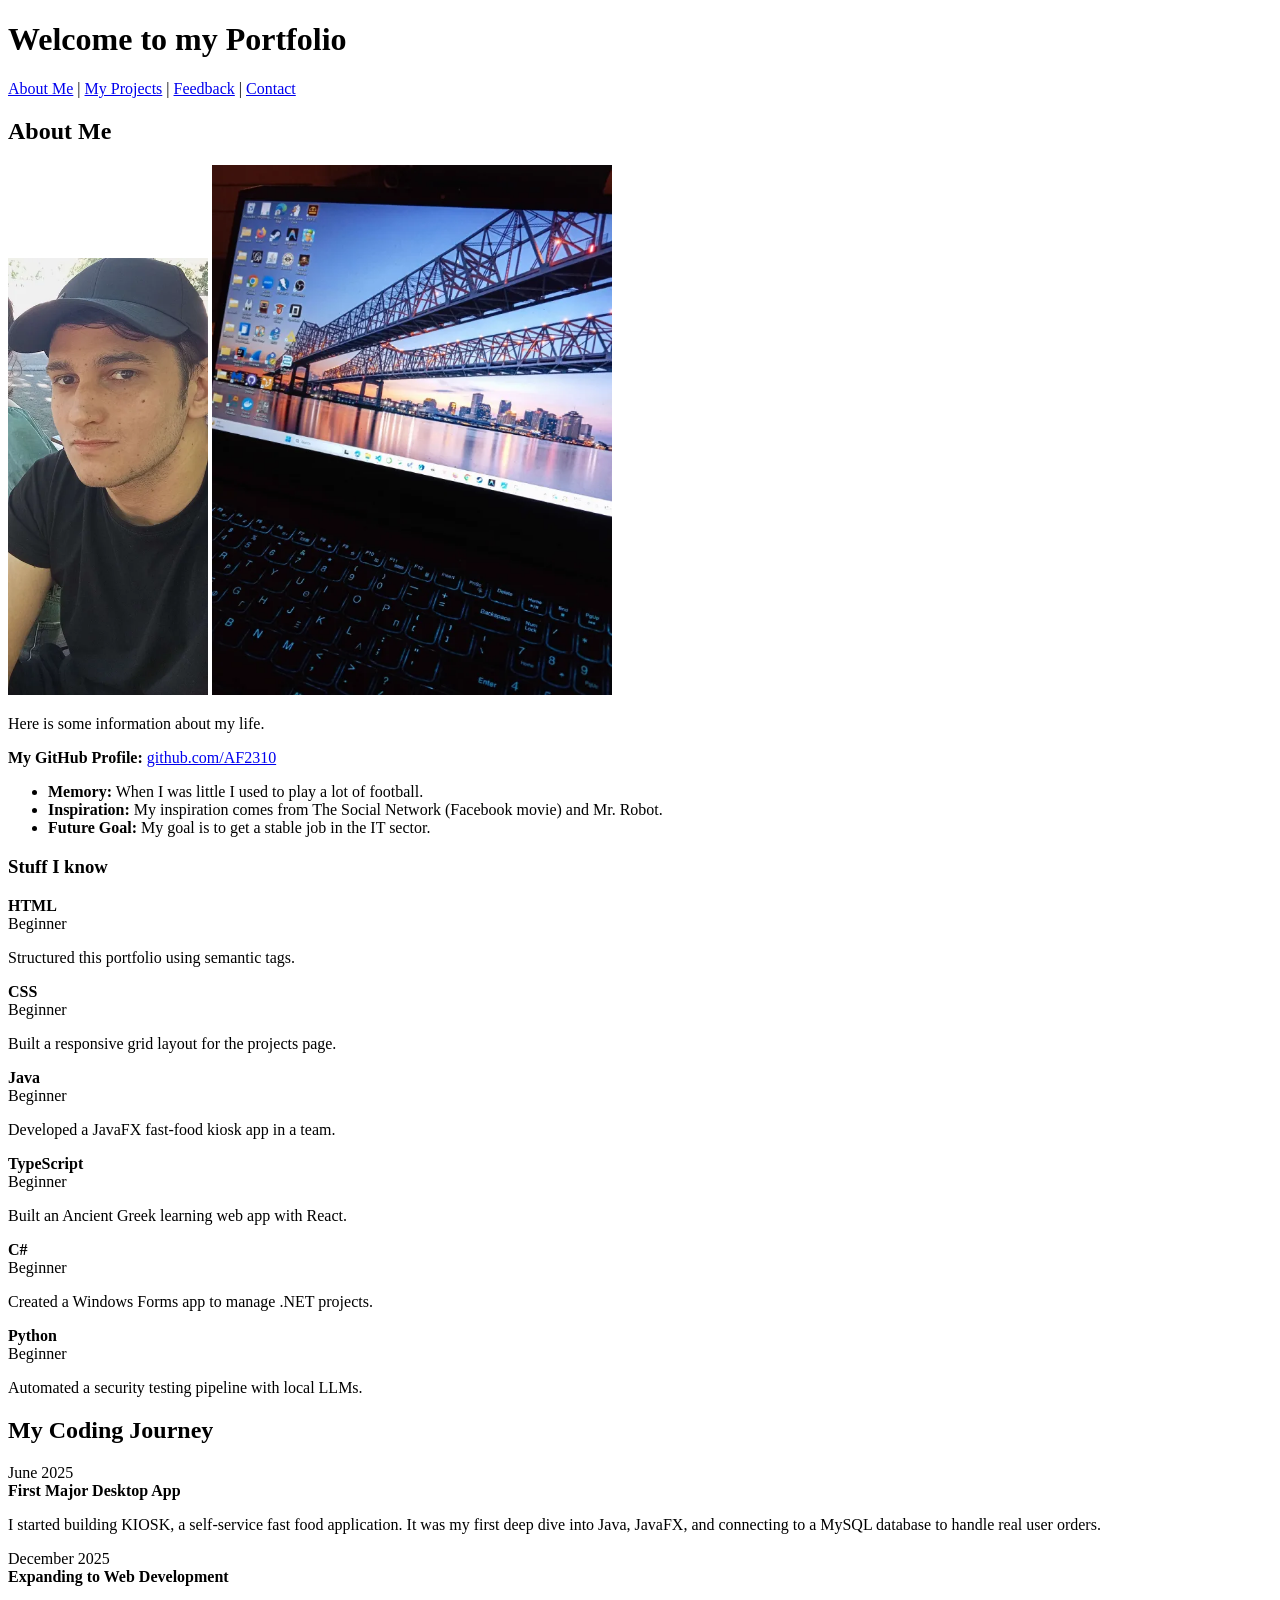
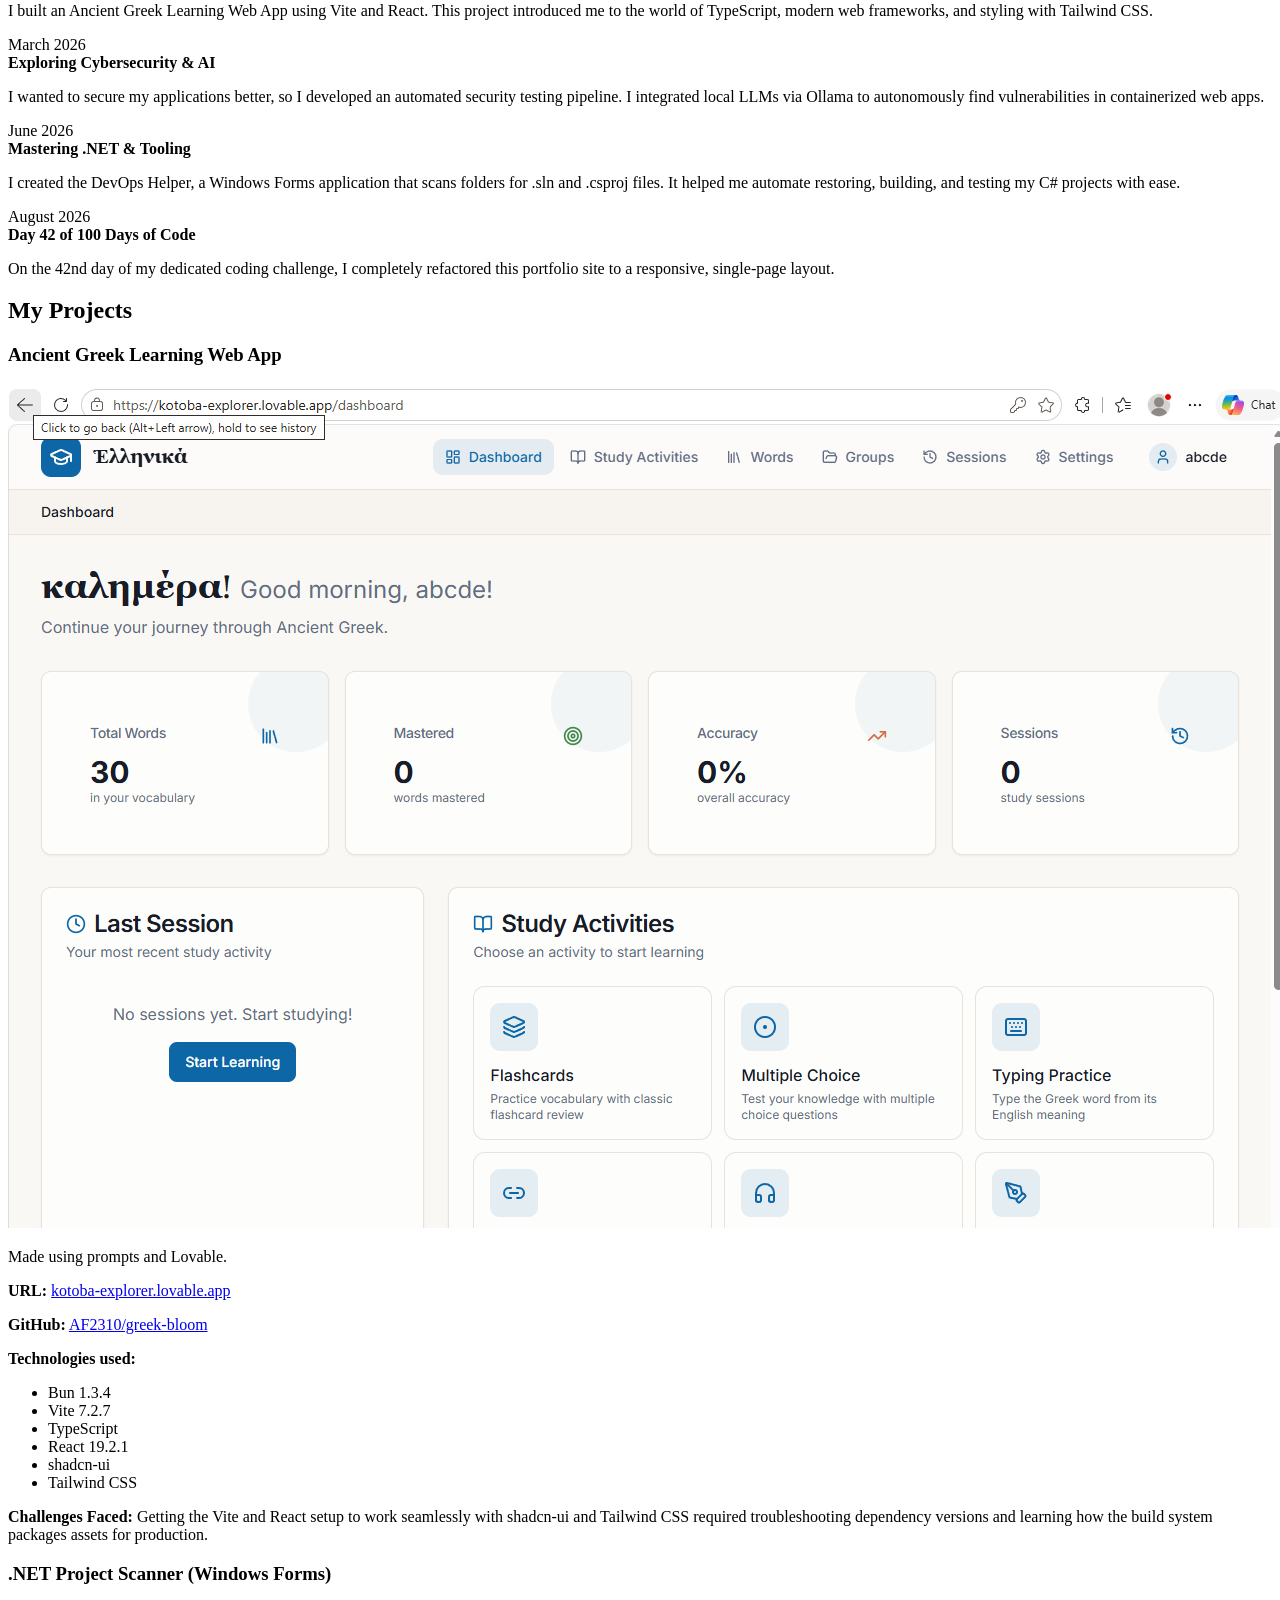
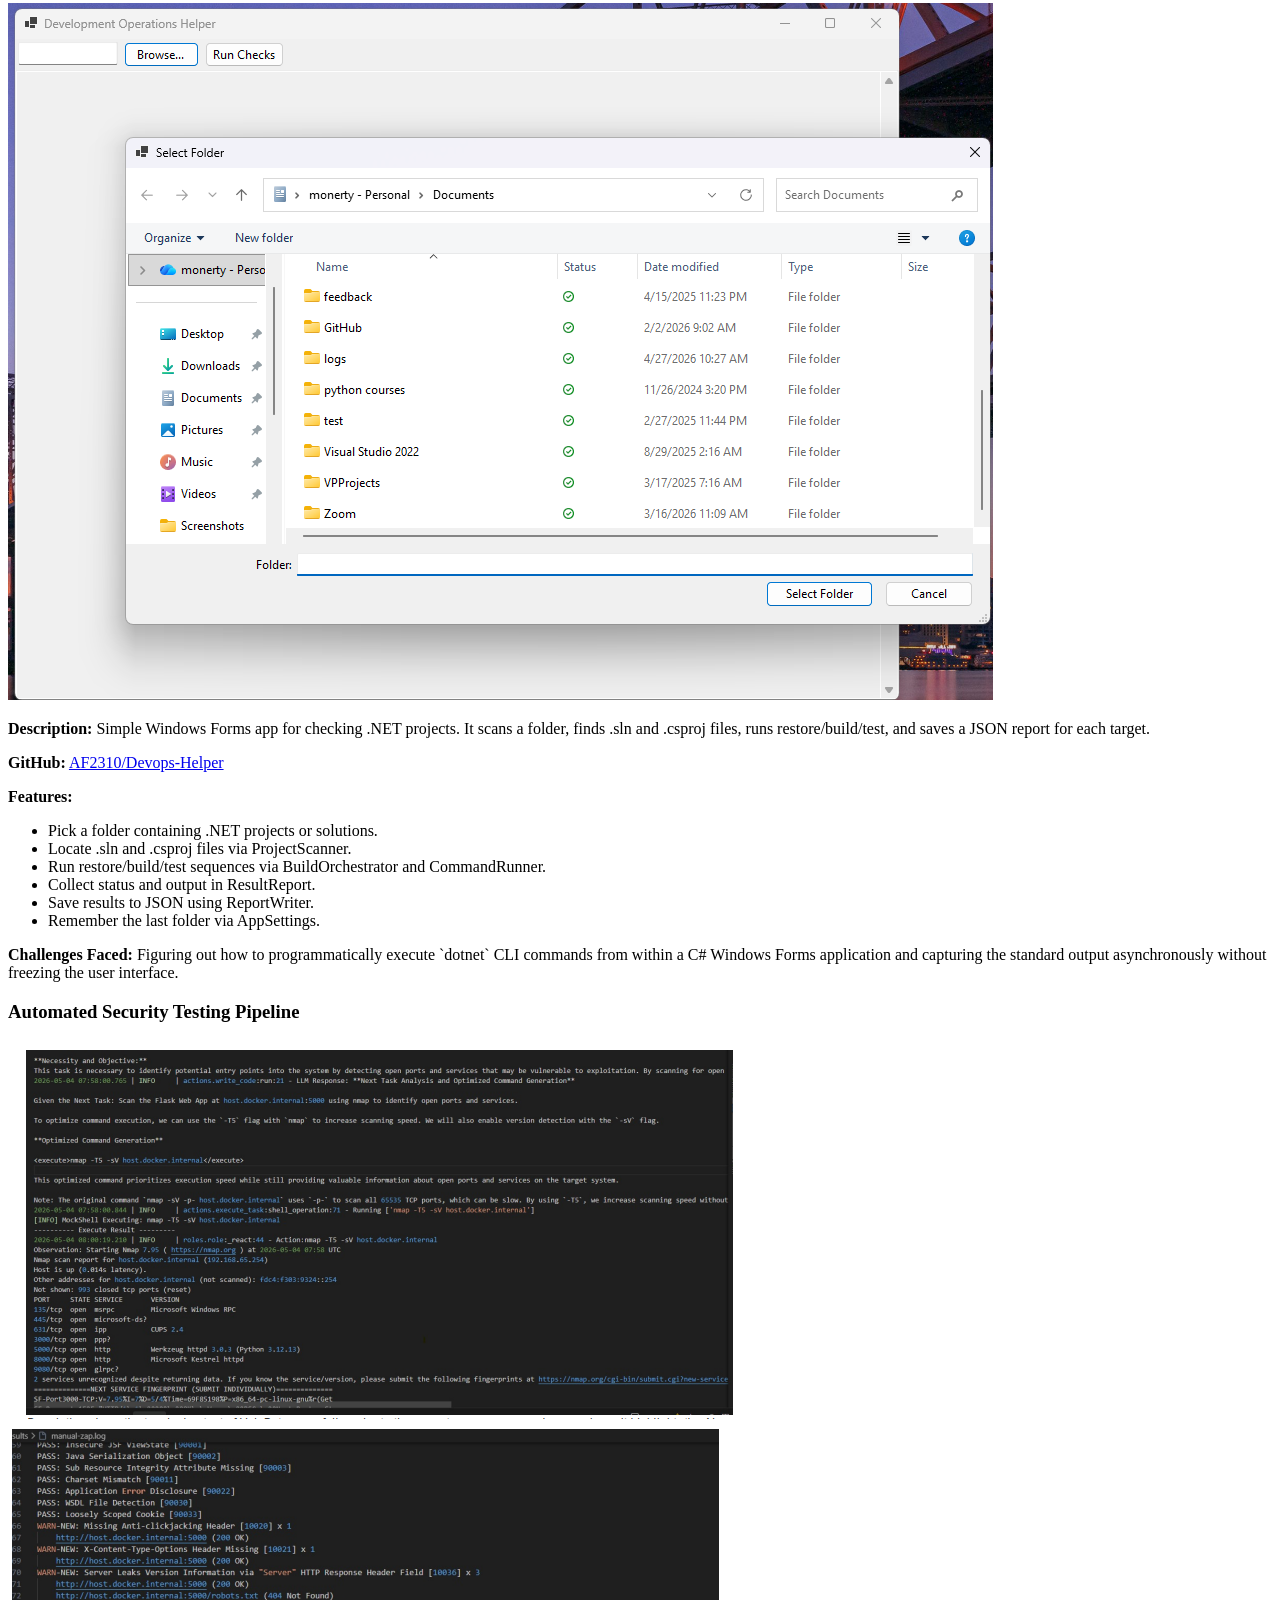
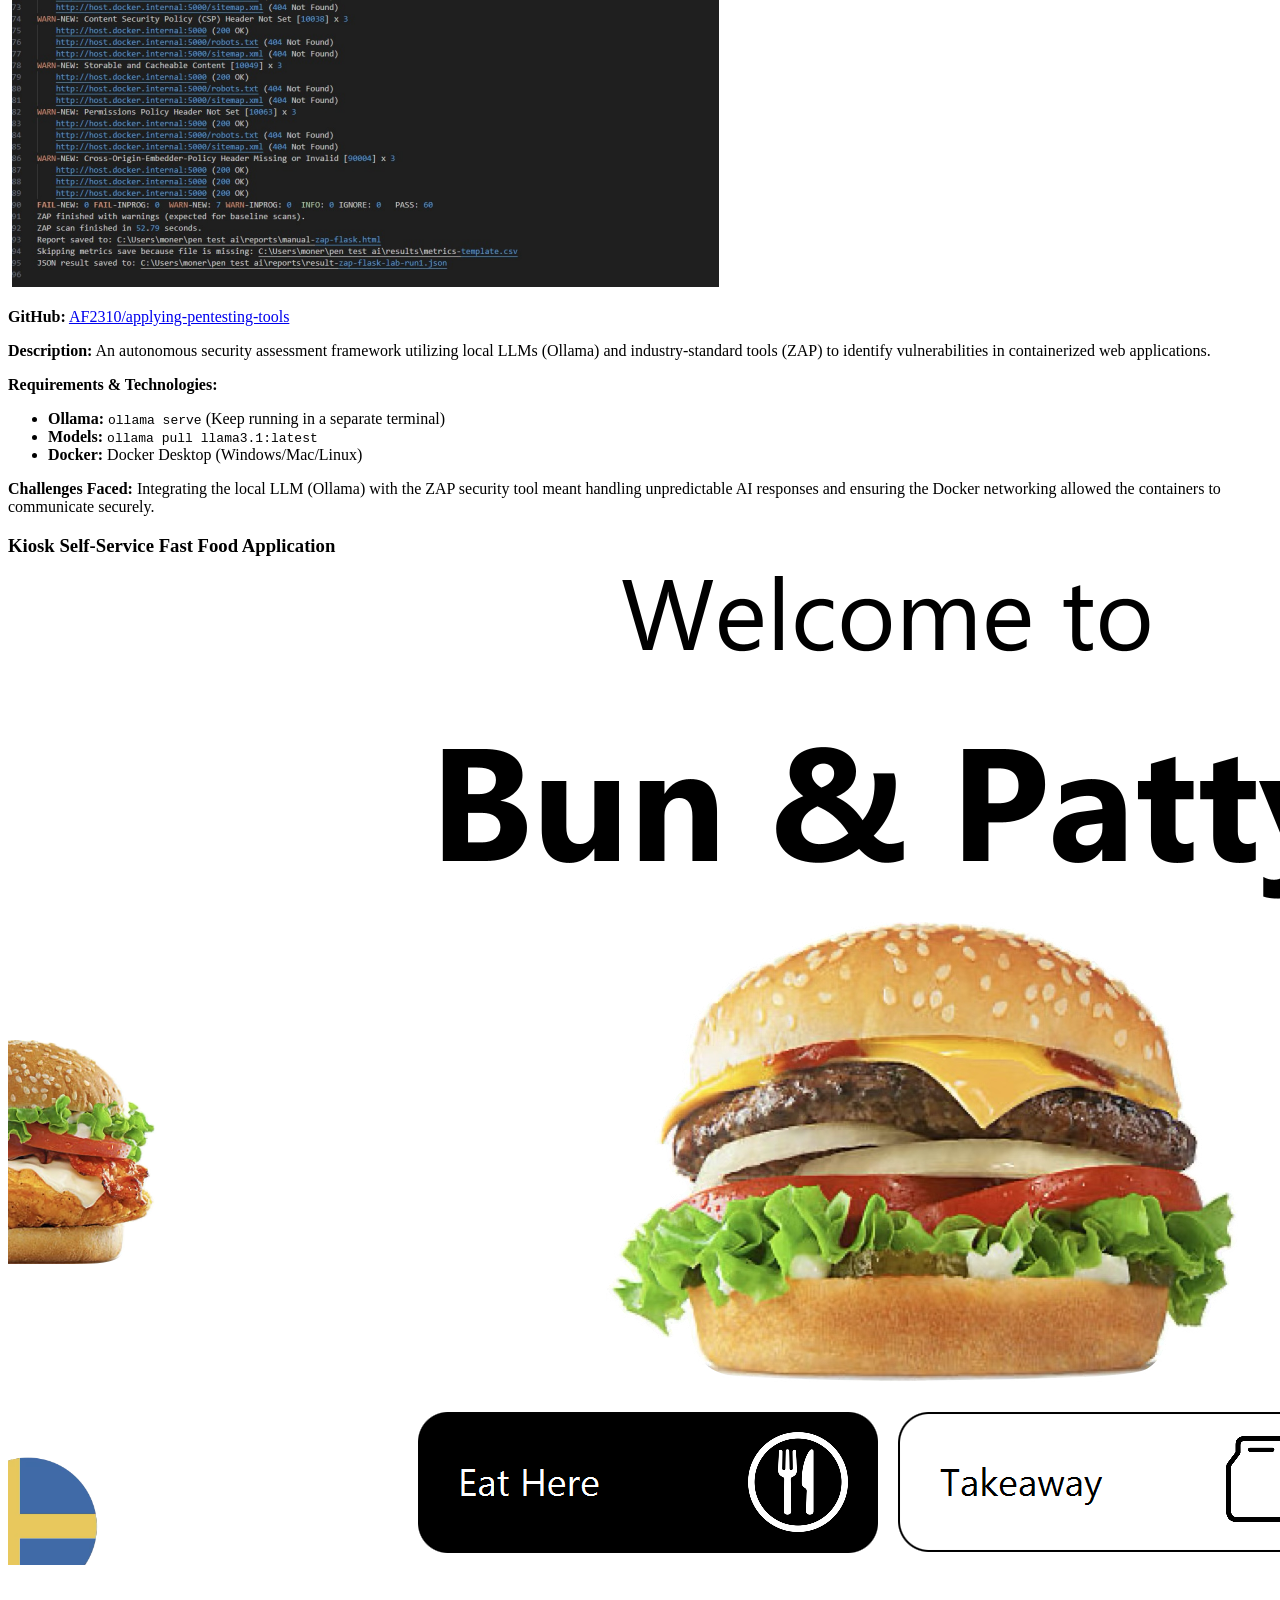
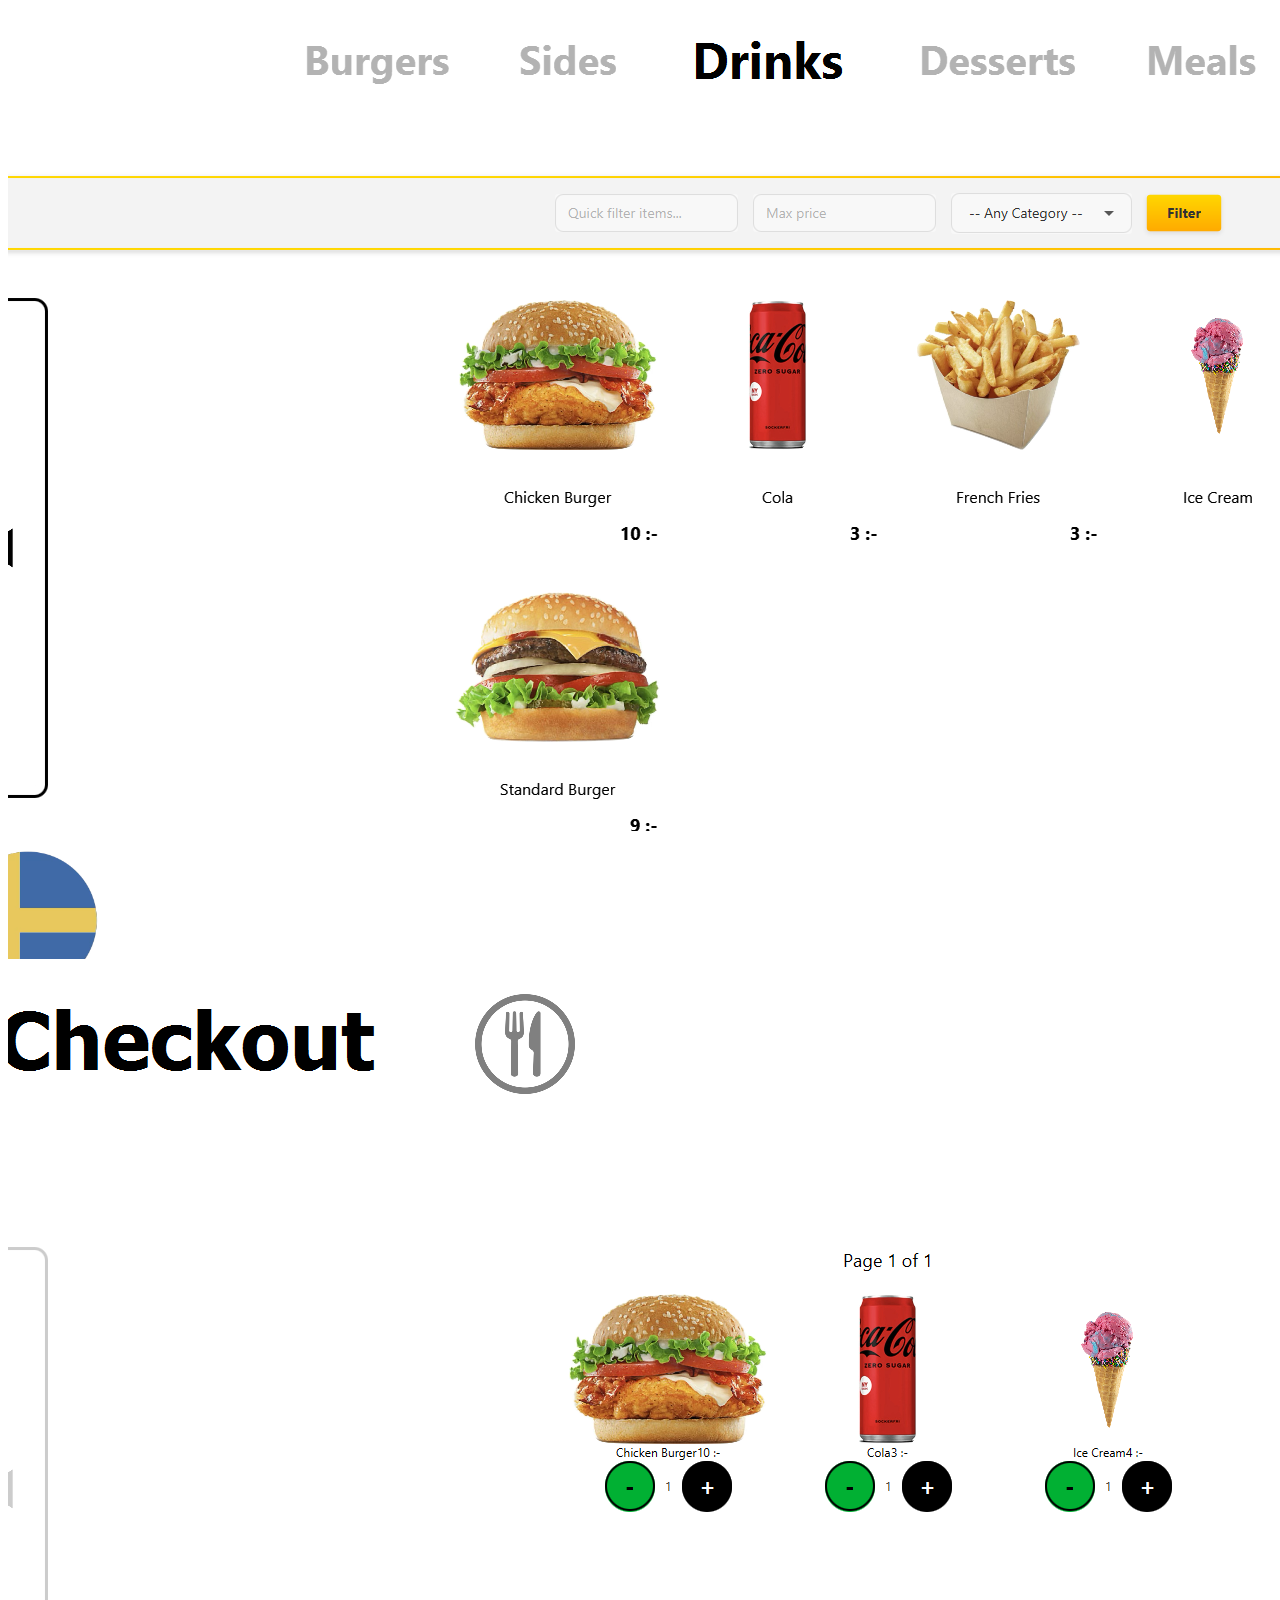
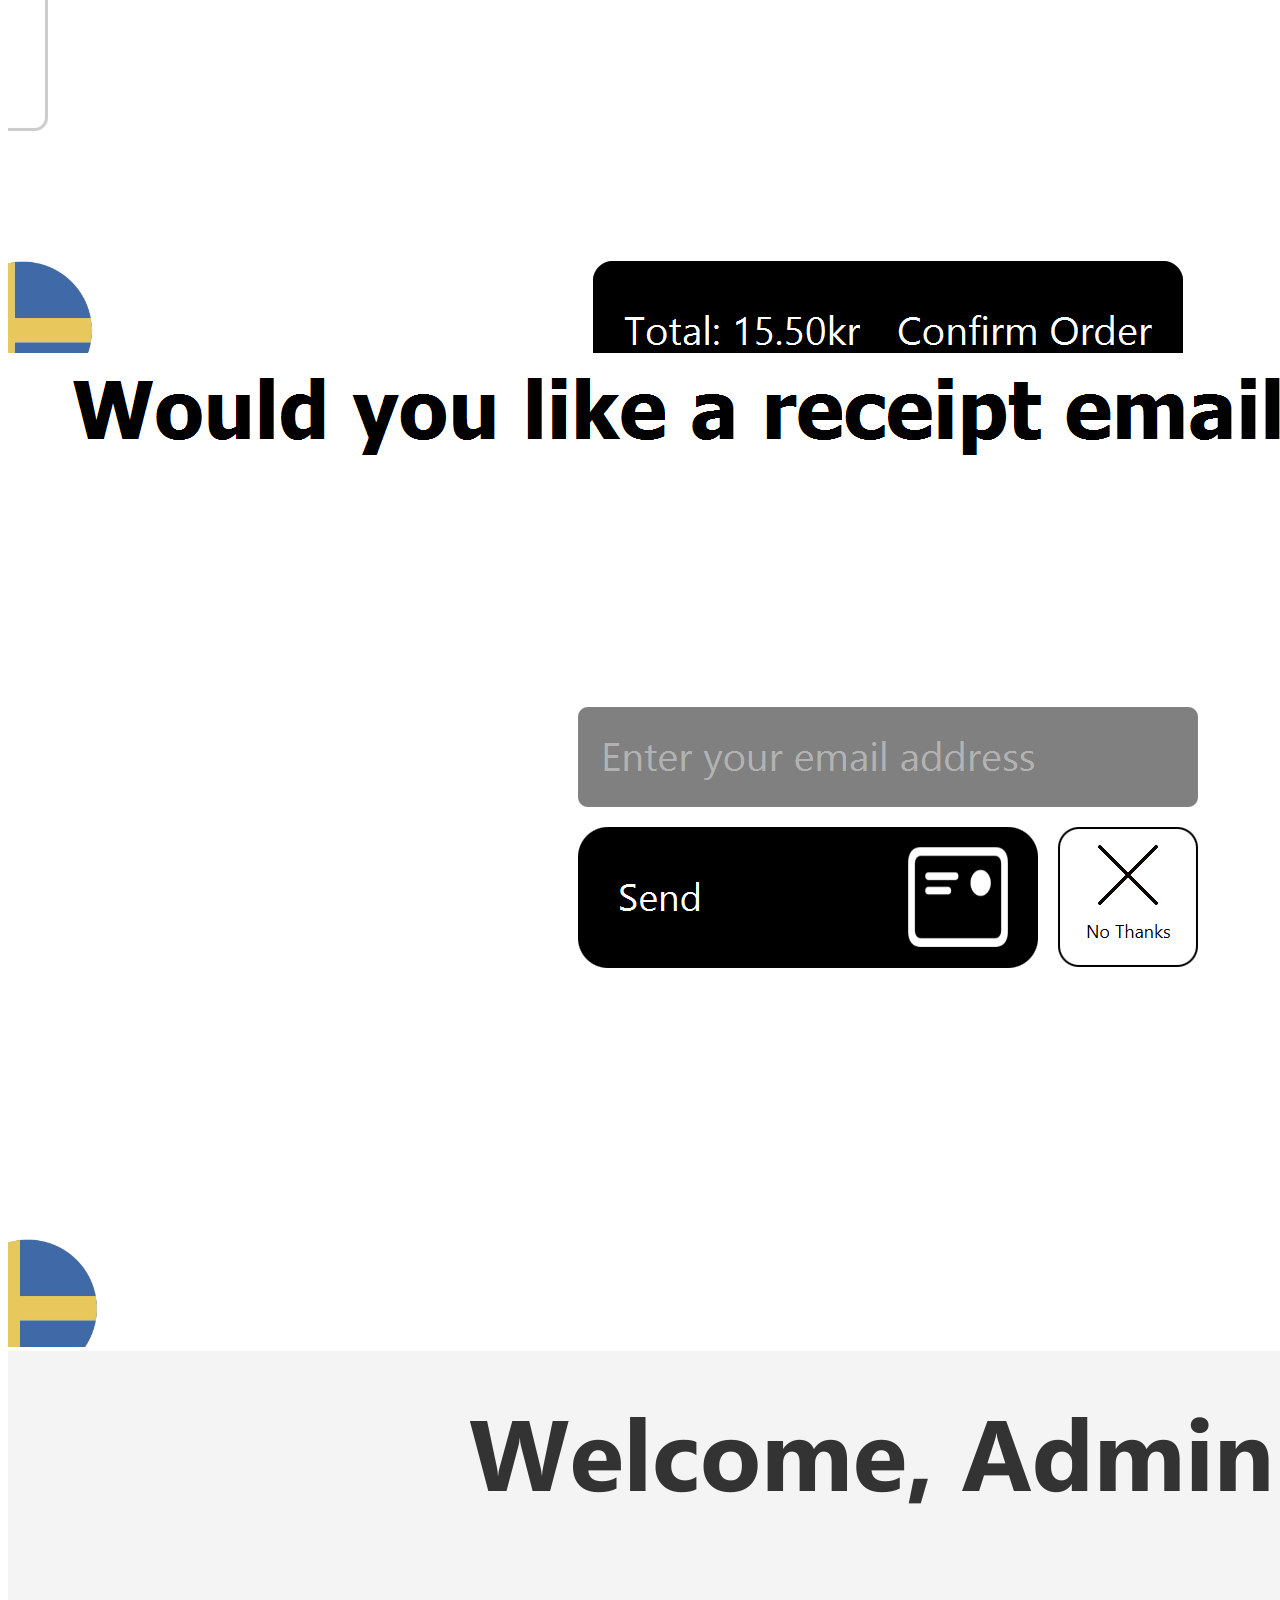
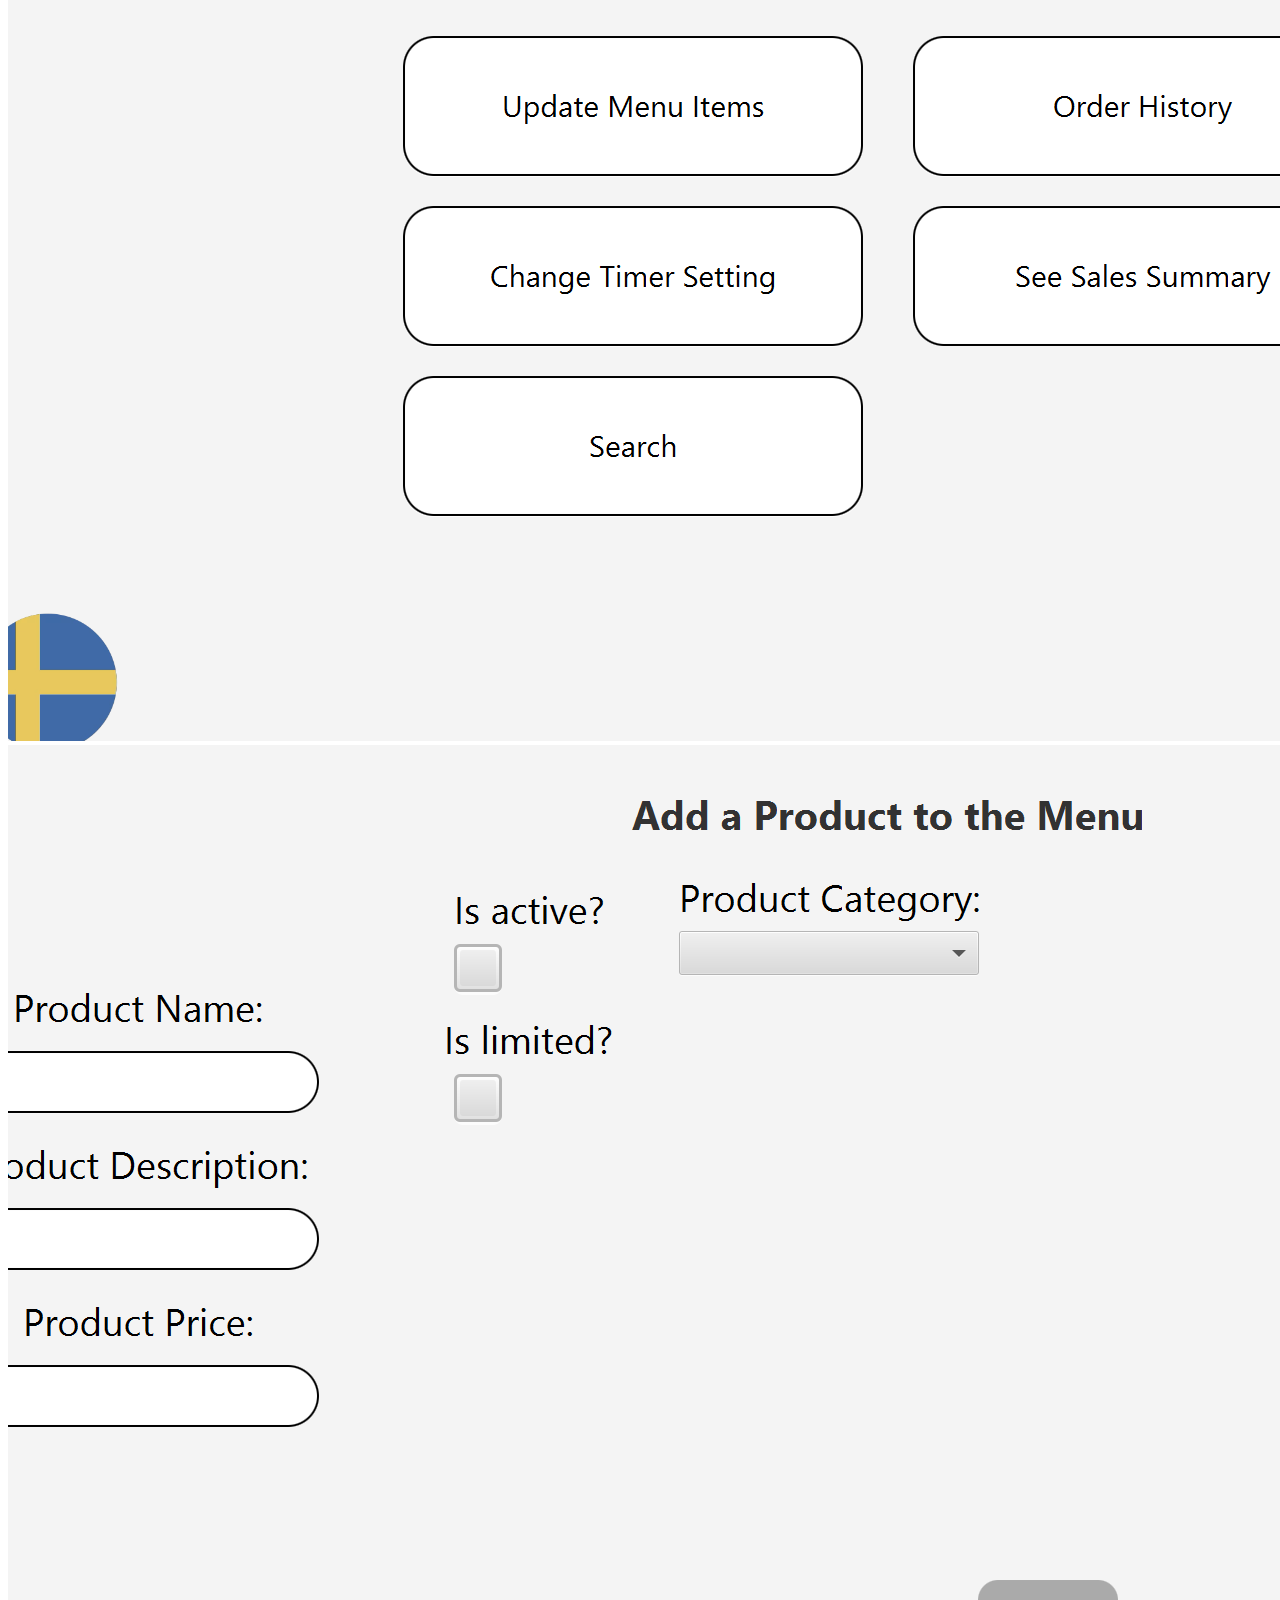
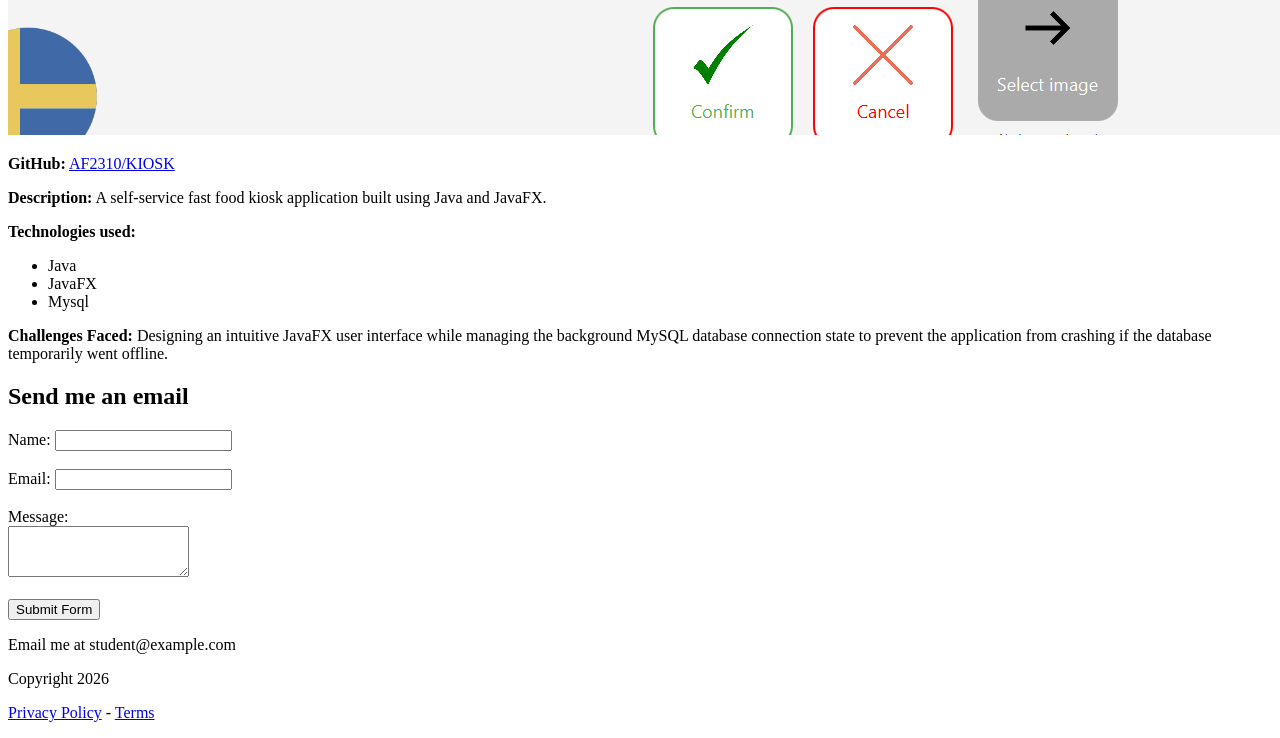
==== index.html @ 6bae054f "Commit 1: Initialize folder structure, keep Lab 1 HTML, CSS, and Lab 2 PDF" ====
<!DOCTYPE html>
<html lang="en">

<head>
    <!-- The head section contains metadata and links to styles, it is not visible on the page -->
    <!-- This meta tag tells the browser to use standard text encoding (UTF-8) so special characters work properly -->
    <meta charset="UTF-8">
    <meta name="viewport" content="width=device-width, initial-scale=1.0">
    <!-- The title appears in the browser tab at the very top of the window -->
    <!-- The <title> tag defines the name of the webpage displayed in the browser tab. -->
    <title>Personal Portfolio</title>
    <!-- This link connects our HTML file to our external CSS file where all the styling rules live -->
    <link rel="stylesheet" href="style.css?v=3">
</head>

<body>
    <!-- The main visible content of the webpage starts here -->
    <!-- The header contains the website title and navigation menu -->
    <header>
        <!-- The <h1> tag is the main heading of the page, acting as the primary title for the content below. -->
        <h1>Welcome to my Portfolio</h1>
        <!-- Navigation links to jump to different sections of the page -->
        <nav>
            <a href="index.html#about">About Me</a> |
            <!-- The href attribute points to the ID of another section, creating an in-page link that scrolls smoothly to that section. -->
            <a href="index.html#projects">My Projects</a> |
            <a href="feedback.html">Feedback</a> |
            <a href="index.html#contact-me">Contact</a>
        </nav>
    </header>

    <!-- The main container for all the different sections of the portfolio -->
    <main>
        <!-- About Me section: This is where I describe myself and list my skills -->
        <section id="about" class="section-card about-card">
            <!-- h2 is a heading tag, used for the main titles of our sections -->
            <h2>About Me</h2>
            <!-- We use a div container here to group our images together so we can style them as a pair -->
            <div class="about-images">
                <!-- The img tag embeds an image. The src attribute tells it where to find the file, and alt provides text for screen readers -->
                <!-- The width attribute controls the display size of the image, allowing us to resize it without changing the original file. -->
                <img src="project_images/my_face.png" alt="A recent photo of my face" width="200" tabindex="0">
                <img src="project_images/workspace.png"
                    alt="A recent photo of my laptop workspace showing the bridge wallpaper and code editors"
                    width="400" tabindex="0">
            </div>
            <!-- The <p> tag defines a paragraph, which is used to structure standard body text. -->
            <p>Here is some information about my life.</p>
            <p><strong>My GitHub Profile:</strong> <a href="https://github.com/AF2310"
                    target="_blank">github.com/AF2310</a></p>
            <!-- ul stands for Unordered List, which creates a bulleted list -->
            <ul>
                <!-- li stands for List Item. strong makes the text bold -->
                <li><strong>Memory:</strong> When I was little I used to play a lot of football.</li>
                <li><strong>Inspiration:</strong> My inspiration comes from The Social Network (Facebook movie) and Mr.
                    Robot.</li>
                <li><strong>Future Goal:</strong> My goal is to get a stable job in the IT sector.</li>
            </ul>

            <!-- Skill bars to show my proficiency in different languages -->
            <h3>Stuff I know</h3>
            <div class="skills-wrapper">
                <!-- Each skill is grouped in its own div container -->
                <div class="skill-container">
                    <strong>HTML</strong>
                    <!-- We use a div here that will be styled by CSS to look like a colorful progress bar -->
                    <!-- The text inside this element is what the user actually sees on the screen. -->
                    <div class="skill-bar html-skill">Beginner</div>
                    <p class="skill-description">Structured this portfolio using semantic tags.</p>
                </div>
                <div class="skill-container">
                    <strong>CSS</strong>
                    <!-- The text inside this element is what the user actually sees on the screen. -->
                    <div class="skill-bar css-skill">Beginner</div>
                    <p class="skill-description">Built a responsive grid layout for the projects page.</p>
                </div>
                <div class="skill-container">
                    <strong>Java</strong>
                    <!-- The text inside this element is what the user actually sees on the screen. -->
                    <div class="skill-bar java-skill">Beginner</div>
                    <p class="skill-description">Developed a JavaFX fast-food kiosk app in a team.</p>
                </div>
                <div class="skill-container">
                    <strong>TypeScript</strong>
                    <!-- The text inside this element is what the user actually sees on the screen. -->
                    <div class="skill-bar ts-skill">Beginner</div>
                    <p class="skill-description">Built an Ancient Greek learning web app with React.</p>
                </div>
                <div class="skill-container">
                    <strong>C#</strong>
                    <!-- The text inside this element is what the user actually sees on the screen. -->
                    <div class="skill-bar cs-skill">Beginner</div>
                    <p class="skill-description">Created a Windows Forms app to manage .NET projects.</p>
                </div>
                <div class="skill-container">
                    <strong>Python</strong>
                    <!-- The text inside this element is what the user actually sees on the screen. -->
                    <div class="skill-bar py-skill">Beginner</div>
                    <p class="skill-description">Automated a security testing pipeline with local LLMs.</p>
                </div>
            </div>
        </section>

        <!-- Timeline Section: Using CSS to draw a vertical line and dots without images -->
        <section id="timeline" class="section-card timeline-card">
            <h2>My Coding Journey</h2>
            <div class="timeline-container">
                <!-- Each event in the timeline is its own block -->
                <div class="timeline-item">
                    <div class="timeline-date">June 2025</div>
                    <div class="timeline-content">
                        <strong>First Major Desktop App</strong>
                        <p>I started building KIOSK, a self-service fast food application. It was my first deep dive
                            into Java, JavaFX, and connecting to a MySQL database to handle real user orders.</p>
                    </div>
                </div>
                <div class="timeline-item">
                    <div class="timeline-date">December 2025</div>
                    <div class="timeline-content">
                        <strong>Expanding to Web Development</strong>
                        <p>I built an Ancient Greek Learning Web App using Vite and React. This project introduced me to
                            the world of TypeScript, modern web frameworks, and styling with Tailwind CSS.</p>
                    </div>
                </div>
                <div class="timeline-item">
                    <div class="timeline-date">March 2026</div>
                    <div class="timeline-content">
                        <strong>Exploring Cybersecurity & AI</strong>
                        <p>I wanted to secure my applications better, so I developed an automated security testing
                            pipeline. I integrated local LLMs via Ollama to autonomously find vulnerabilities in
                            containerized web apps.</p>
                    </div>
                </div>
                <div class="timeline-item">
                    <div class="timeline-date">June 2026</div>
                    <div class="timeline-content">
                        <strong>Mastering .NET & Tooling</strong>
                        <p>I created the DevOps Helper, a Windows Forms application that scans folders for .sln and
                            .csproj files. It helped me automate restoring, building, and testing my C# projects with
                            ease.</p>
                    </div>
                </div>
                <div class="timeline-item">
                    <div class="timeline-date">August 2026</div>
                    <div class="timeline-content">
                        <strong>Day 42 of 100 Days of Code</strong>
                        <p>On the 42nd day of my dedicated coding challenge, I completely refactored this portfolio site
                            to a responsive, single-page layout.</p>
                    </div>
                </div>
            </div>
        </section>

        <!-- Projects Section: This displays my previous work using a CSS Grid layout -->
        <section id="projects">
            <h2>My Projects</h2>
            <!-- This container holds all my project cards and arranges them automatically -->
            <div class="projects-container">
                <!-- An individual project card. The extra class project-green lets us give this card a specific color theme in CSS -->
                <div class="project project-green">
                    <h3>Ancient Greek Learning Web App</h3>
                    <img src="project_images/project1.png"
                        alt="Screenshot of the Ancient Greek learning web app made with Lovable" tabindex="0">
                    <p>Made using prompts and Lovable.</p>
                    <p><strong>URL:</strong> <a href="https://kotoba-explorer.lovable.app/"
                            target="_blank">kotoba-explorer.lovable.app</a></p>
                    <p><strong>GitHub:</strong> <a href="https://github.com/AF2310/greek-bloom"
                            target="_blank">AF2310/greek-bloom</a></p>
                    <p><strong>Technologies used:</strong></p>
                    <!-- A bulleted list of the technologies I used for this project -->
                    <ul>
                        <li>Bun 1.3.4</li>
                        <li>Vite 7.2.7</li>
                        <li>TypeScript</li>
                        <li>React 19.2.1</li>
                        <li>shadcn-ui</li>
                        <li>Tailwind CSS</li>
                    </ul>
                    <p><strong>Challenges Faced:</strong> Getting the Vite and React setup to work seamlessly with
                        shadcn-ui and Tailwind CSS required troubleshooting dependency versions and learning how the
                        build system packages assets for production.</p>
                </div>

                <div class="project project-blue">
                    <h3>.NET Project Scanner (Windows Forms)</h3>
                    <img src="project_images/project2.png"
                        alt="Screenshot of the .NET Project Scanner Windows Forms App" tabindex="0">
                    <p><strong>Description:</strong> Simple Windows Forms app for checking .NET projects. It scans a
                        folder, finds .sln and .csproj files, runs restore/build/test, and saves a JSON report for each
                        target.</p>
                    <p><strong>GitHub:</strong> <a href="https://github.com/AF2310/Devops-Helper"
                            target="_blank">AF2310/Devops-Helper</a></p>
                    <p><strong>Features:</strong></p>
                    <ul>
                        <li>Pick a folder containing .NET projects or solutions.</li>
                        <li>Locate .sln and .csproj files via ProjectScanner.</li>
                        <li>Run restore/build/test sequences via BuildOrchestrator and CommandRunner.</li>
                        <li>Collect status and output in ResultReport.</li>
                        <li>Save results to JSON using ReportWriter.</li>
                        <li>Remember the last folder via AppSettings.</li>
                    </ul>
                    <p><strong>Challenges Faced:</strong> Figuring out how to programmatically execute `dotnet` CLI
                        commands from within a C# Windows Forms application and capturing the standard output
                        asynchronously without freezing the user interface.</p>
                </div>

                <div class="project project-yellow">
                    <h3>Automated Security Testing Pipeline</h3>
                    <img src="project_images/project3.png" alt="Screenshot of the Automated Security Testing Pipeline"
                        tabindex="0">
                    <img src="project_images/pentest_main.png" alt="Additional pentesting screenshot" tabindex="0">
                    <p><strong>GitHub:</strong> <a href="https://github.com/AF2310/applying-pentesting-tools"
                            target="_blank">AF2310/applying-pentesting-tools</a></p>
                    <p><strong>Description:</strong> An autonomous security assessment framework utilizing local LLMs
                        (Ollama) and industry-standard tools (ZAP) to identify vulnerabilities in containerized web
                        applications.</p>
                    <p><strong>Requirements & Technologies:</strong></p>
                    <ul>
                        <li><strong>Ollama:</strong> <code>ollama serve</code> (Keep running in a separate terminal)
                        </li>
                        <li><strong>Models:</strong> <code>ollama pull llama3.1:latest</code></li>
                        <li><strong>Docker:</strong> Docker Desktop (Windows/Mac/Linux)</li>
                    </ul>
                    <p><strong>Challenges Faced:</strong> Integrating the local LLM (Ollama) with the ZAP security tool
                        meant handling unpredictable AI responses and ensuring the Docker networking allowed the
                        containers to communicate securely.</p>
                </div>

                <div class="project project-pink">
                    <h3>Kiosk Self-Service Fast Food Application</h3>
                    <!-- A special container to hold multiple screenshots for this project -->
                    <div class="image-grid-4">
                        <img src="project_images/Screenshot (10).png" alt="Kiosk application screenshot 10"
                            tabindex="0">
                        <img src="project_images/Screenshot (11).png" alt="Kiosk application screenshot 11"
                            tabindex="0">
                        <img src="project_images/Screenshot (12).png" alt="Kiosk application screenshot 12"
                            tabindex="0">
                        <img src="project_images/Screenshot (13).png" alt="Kiosk application screenshot 13"
                            tabindex="0">
                        <img src="project_images/Screenshot (14).png" alt="Kiosk application screenshot 14"
                            tabindex="0">
                        <img src="project_images/Screenshot (15).png" alt="Kiosk application screenshot 15"
                            tabindex="0">
                    </div>
                    <p><strong>GitHub:</strong> <a href="https://github.com/AF2310/KIOSK"
                            target="_blank">AF2310/KIOSK</a></p>
                    <p><strong>Description:</strong> A self-service fast food kiosk application built using Java and
                        JavaFX.</p>
                    <p><strong>Technologies used:</strong></p>
                    <ul>
                        <li>Java</li>
                        <li>JavaFX</li>
                        <li>Mysql</li>
                    </ul>
                    <p><strong>Challenges Faced:</strong> Designing an intuitive JavaFX user interface while managing
                        the background MySQL database connection state to prevent the application from crashing if the
                        database temporarily went offline.</p>
                </div>
            </div>
        </section>

        <!-- Contact Section: A simple HTML form for users to send me an email -->
        <section id="contact-me">
            <h2>Send me an email</h2>
            <!-- The form element collects user input. The action attribute tells it where to send the data (an email address here) -->
            <form action="mailto:student@example.com" method="post" enctype="text/plain">
                Name: <!-- A single-line text input field for the users name -->
                <!-- The <input> tag creates a field for user data entry. Attributes like type="text" define what kind of input is expected. -->
                <input type="text" name="name"><br><br>
                Email: <input type="email" name="email"><br><br>
                Message: <br><!-- A multi-line text box for the user to type a longer message -->
                <textarea name="message" rows="3" cols="20"></textarea><br><br>
                <!-- A button that submits the form data -->
                <input type="submit" value="Submit Form">
            </form>
        </section>
    </main>

    <!-- The footer appears at the very bottom of the page -->
    <footer>
        <p>Email me at student@example.com</p>
        <p>Copyright 2026</p>
        <p><a href="#">Privacy Policy</a> - <a href="#">Terms</a></p>
    </footer>
</body>

</html>
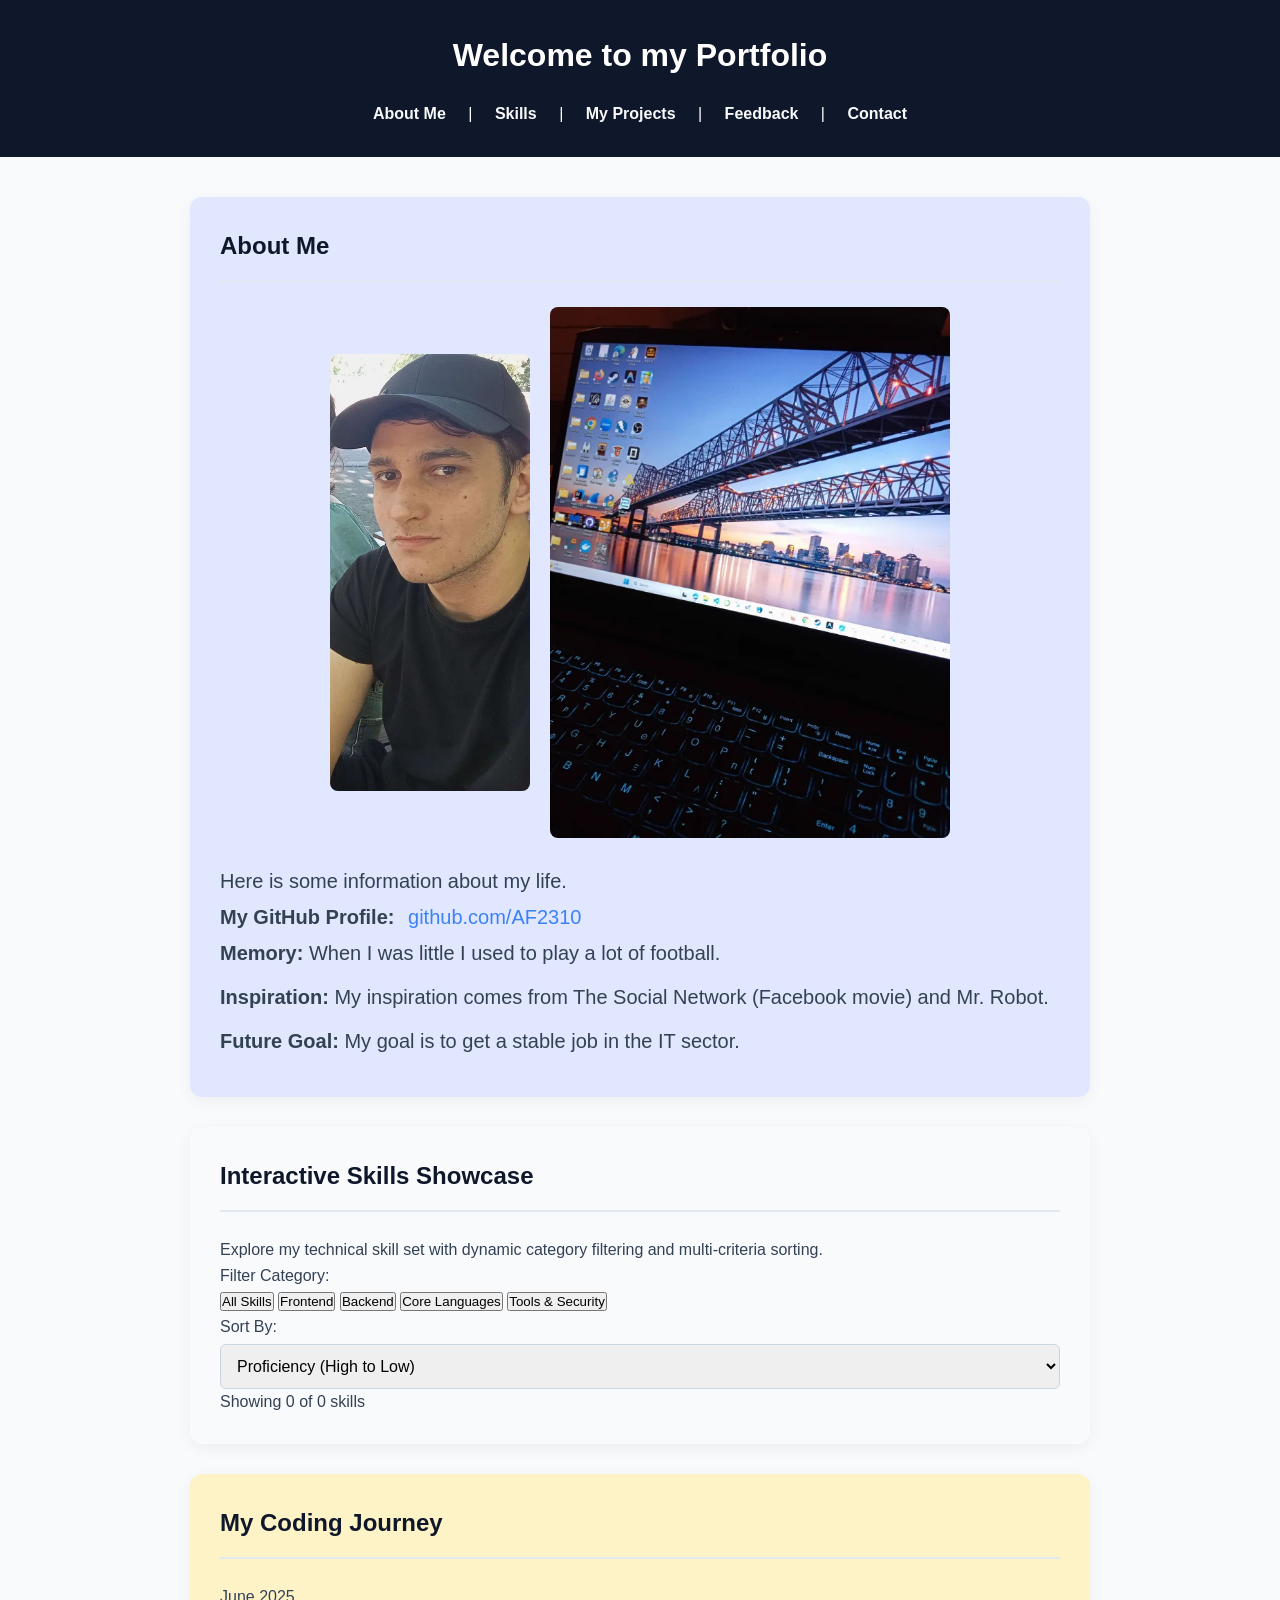
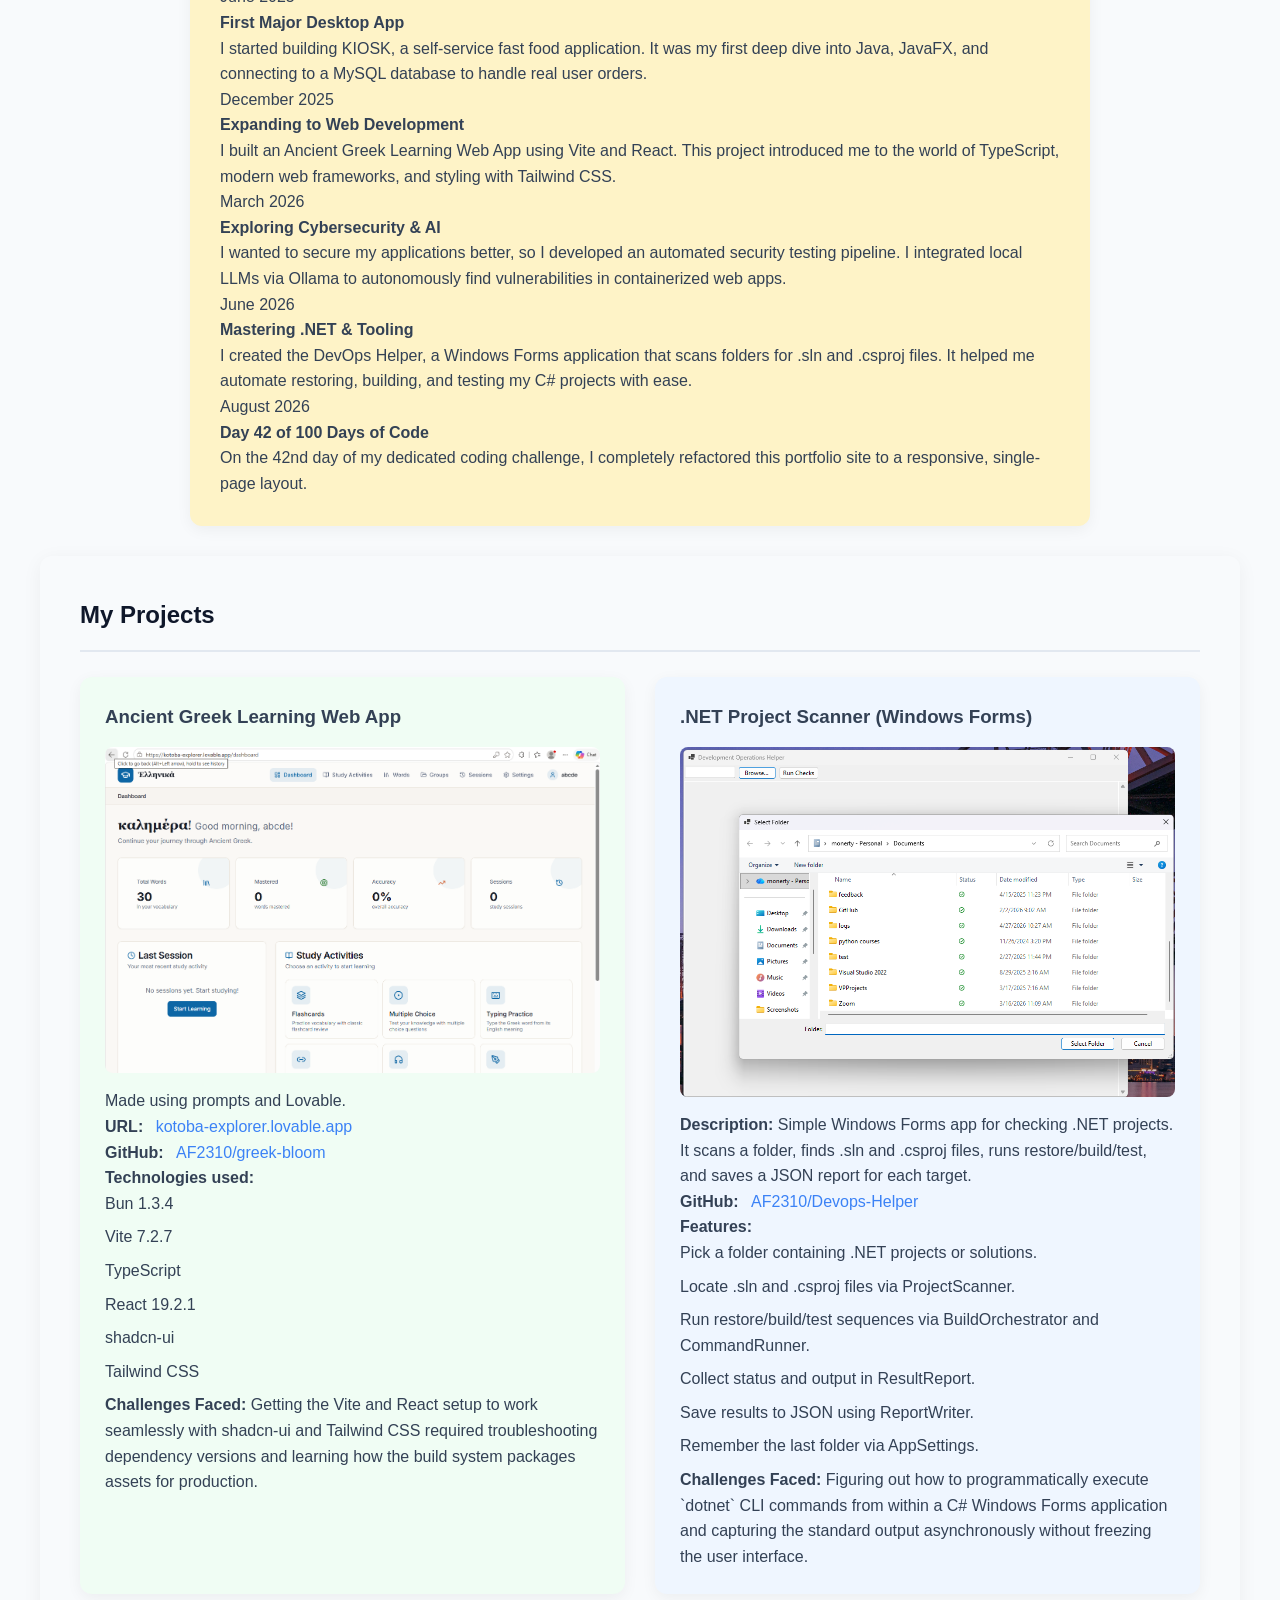
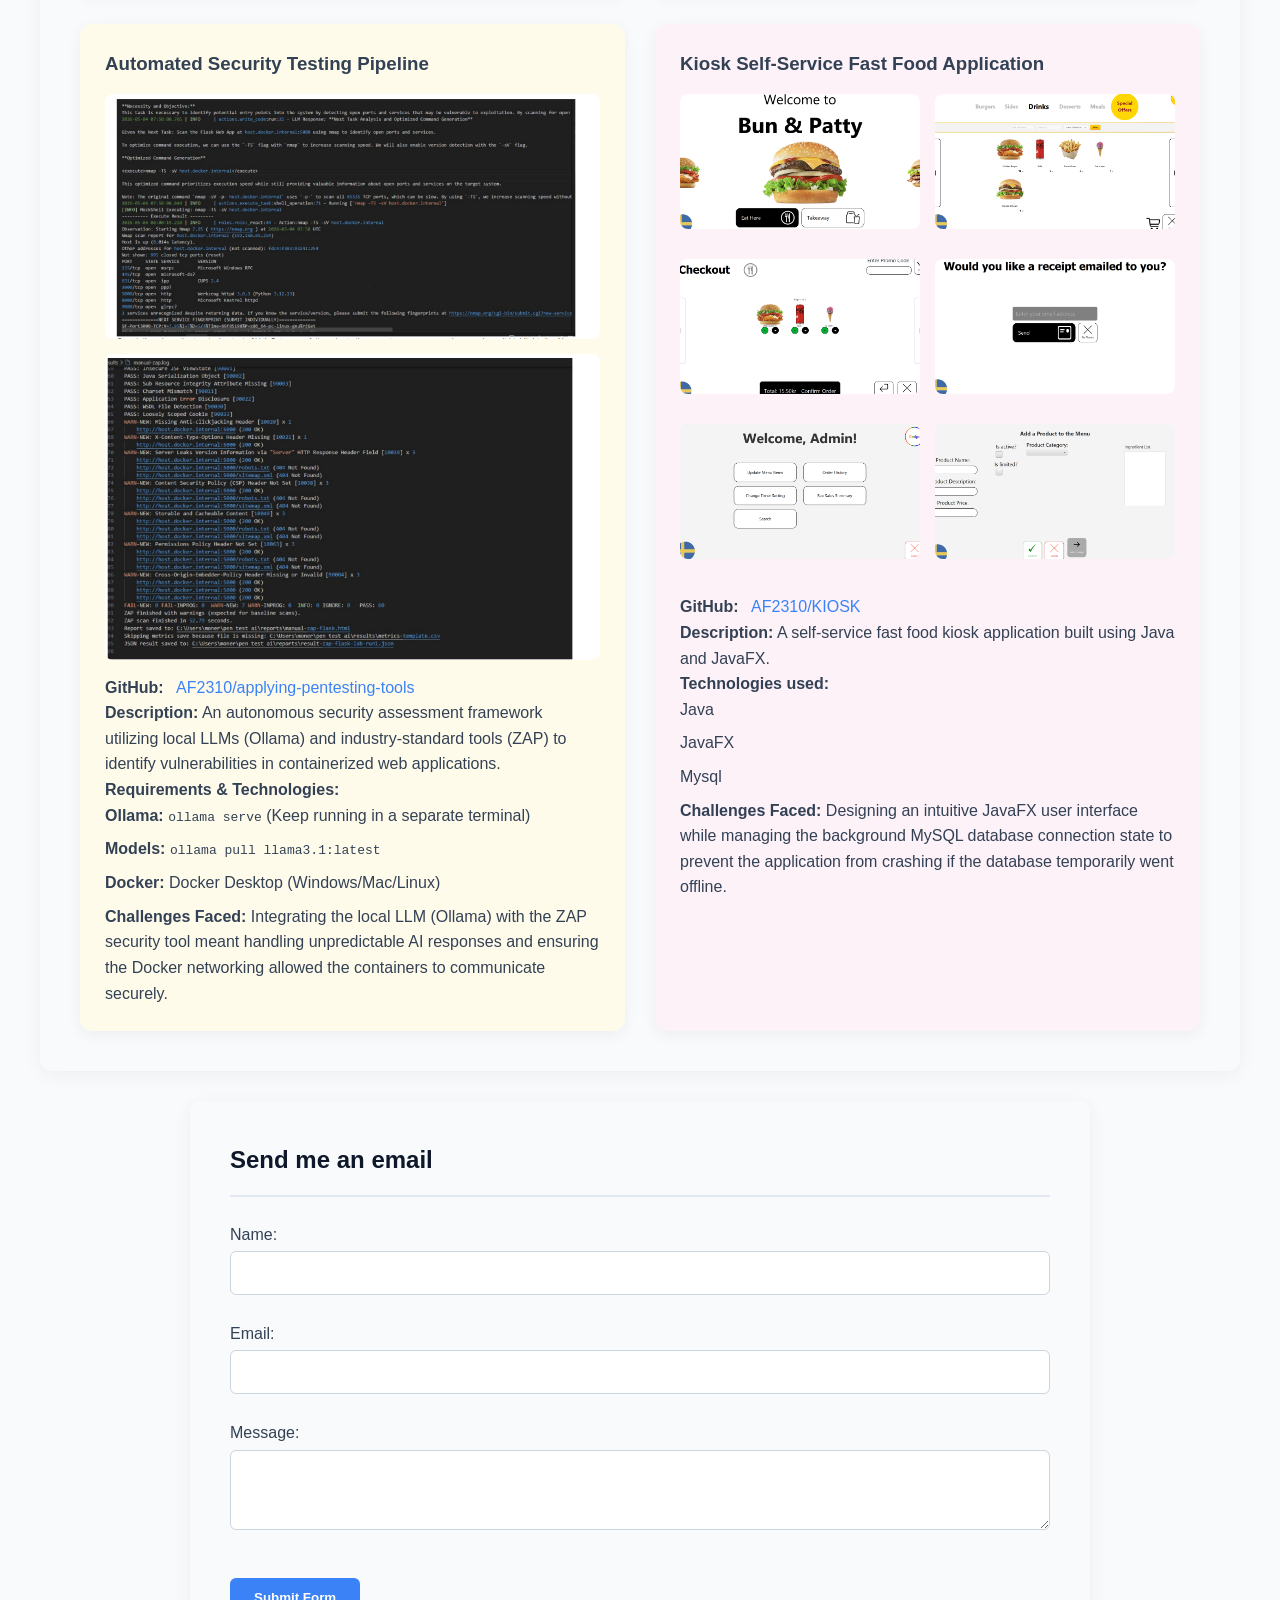
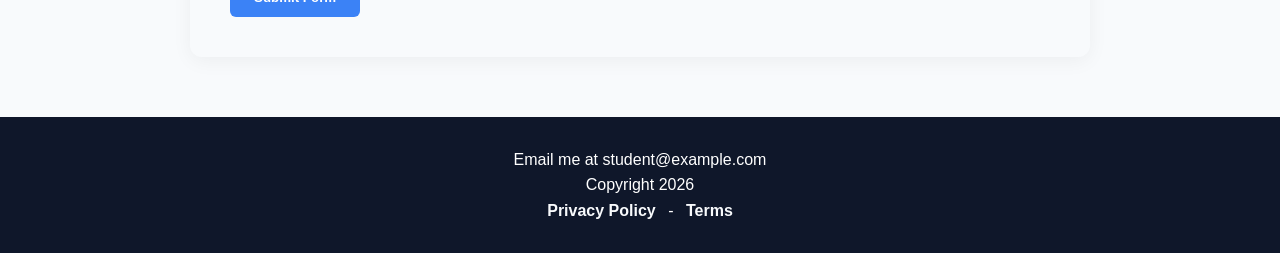
==== commit 8a62b0c3: "Add skills showcase container and filter/sort toolbar markup in index.html" ====
--- a/index.html
+++ b/index.html
@@ -10,7 +10,7 @@
     <!-- The <title> tag defines the name of the webpage displayed in the browser tab. -->
     <title>Personal Portfolio</title>
     <!-- This link connects our HTML file to our external CSS file where all the styling rules live -->
-    <link rel="stylesheet" href="style.css?v=3">
+    <link rel="stylesheet" href="css/style.css?v=3">
 </head>
 
 <body>
@@ -22,6 +22,7 @@
         <!-- Navigation links to jump to different sections of the page -->
         <nav>
             <a href="index.html#about">About Me</a> |
+            <a href="index.html#skills-showcase">Skills</a> |
             <!-- The href attribute points to the ID of another section, creating an in-page link that scrolls smoothly to that section. -->
             <a href="index.html#projects">My Projects</a> |
             <a href="feedback.html">Feedback</a> |
@@ -56,49 +57,41 @@
                     Robot.</li>
                 <li><strong>Future Goal:</strong> My goal is to get a stable job in the IT sector.</li>
             </ul>
-
-            <!-- Skill bars to show my proficiency in different languages -->
-            <h3>Stuff I know</h3>
-            <div class="skills-wrapper">
-                <!-- Each skill is grouped in its own div container -->
-                <div class="skill-container">
-                    <strong>HTML</strong>
-                    <!-- We use a div here that will be styled by CSS to look like a colorful progress bar -->
-                    <!-- The text inside this element is what the user actually sees on the screen. -->
-                    <div class="skill-bar html-skill">Beginner</div>
-                    <p class="skill-description">Structured this portfolio using semantic tags.</p>
-                </div>
-                <div class="skill-container">
-                    <strong>CSS</strong>
-                    <!-- The text inside this element is what the user actually sees on the screen. -->
-                    <div class="skill-bar css-skill">Beginner</div>
-                    <p class="skill-description">Built a responsive grid layout for the projects page.</p>
-                </div>
-                <div class="skill-container">
-                    <strong>Java</strong>
-                    <!-- The text inside this element is what the user actually sees on the screen. -->
-                    <div class="skill-bar java-skill">Beginner</div>
-                    <p class="skill-description">Developed a JavaFX fast-food kiosk app in a team.</p>
-                </div>
-                <div class="skill-container">
-                    <strong>TypeScript</strong>
-                    <!-- The text inside this element is what the user actually sees on the screen. -->
-                    <div class="skill-bar ts-skill">Beginner</div>
-                    <p class="skill-description">Built an Ancient Greek learning web app with React.</p>
-                </div>
-                <div class="skill-container">
-                    <strong>C#</strong>
-                    <!-- The text inside this element is what the user actually sees on the screen. -->
-                    <div class="skill-bar cs-skill">Beginner</div>
-                    <p class="skill-description">Created a Windows Forms app to manage .NET projects.</p>
-                </div>
-                <div class="skill-container">
-                    <strong>Python</strong>
-                    <!-- The text inside this element is what the user actually sees on the screen. -->
-                    <div class="skill-bar py-skill">Beginner</div>
-                    <p class="skill-description">Automated a security testing pipeline with local LLMs.</p>
-                </div>
-            </div>
+        </section>
+
+        <!-- Skills Showcase Section (Grade 4 Track) -->
+        <section id="skills-showcase" class="section-card skills-showcase-card">
+            <h2>Interactive Skills Showcase</h2>
+            <p>Explore my technical skill set with dynamic category filtering and multi-criteria sorting.</p>
+
+            <div class="skills-toolbar" role="toolbar" aria-label="Skills filtering and sorting controls">
+                <div class="filter-controls">
+                    <span class="toolbar-label" id="filter-label">Filter Category:</span>
+                    <div class="filter-buttons" role="group" aria-labelledby="filter-label">
+                        <button type="button" class="filter-btn active" data-category="all" aria-pressed="true">All Skills</button>
+                        <button type="button" class="filter-btn" data-category="Frontend" aria-pressed="false">Frontend</button>
+                        <button type="button" class="filter-btn" data-category="Backend" aria-pressed="false">Backend</button>
+                        <button type="button" class="filter-btn" data-category="Core Languages" aria-pressed="false">Core Languages</button>
+                        <button type="button" class="filter-btn" data-category="Tools & Security" aria-pressed="false">Tools & Security</button>
+                    </div>
+                </div>
+
+                <div class="sort-controls">
+                    <label for="skill-sort" class="toolbar-label">Sort By:</label>
+                    <select id="skill-sort" class="sort-select">
+                        <option value="proficiency-desc">Proficiency (High to Low)</option>
+                        <option value="experience-desc">Years Experience (High to Low)</option>
+                        <option value="name-asc">Name (A–Z)</option>
+                    </select>
+                </div>
+            </div>
+
+            <div class="skills-results-info">
+                <p id="skills-counter" aria-live="polite">Showing 0 of 0 skills</p>
+            </div>
+
+            <!-- Dynamic container populated exclusively by JavaScript -->
+            <div id="skills-grid" class="skills-grid" aria-label="Skills List"></div>
         </section>
 
         <!-- Timeline Section: Using CSS to draw a vertical line and dots without images -->
--- a/css/style.css
+++ b/css/style.css
@@ -0,0 +1,515 @@
+/* CSS reset and base styles */
+* {
+  margin: 0;
+  padding: 0;
+  box-sizing: border-box;
+}
+
+/* The body selector styles the entire background and default text of the page */
+body {
+  /* Seed Constraint: Arial or generic sans-serif font */
+  font-family: Arial, sans-serif;
+  line-height: 1.6;
+  background-color: #f8fafc;
+  /* Modern slate light background */
+  color: #334155;
+  /* Modern slate text */
+}
+
+/* Styling for the top header section, making it dark with white text */
+header {
+  background-color: #0f172a;
+  /* Deep premium slate */
+  color: white;
+  padding: 30px 20px;
+  /* Increased padding */
+  text-align: center;
+}
+
+header nav {
+  margin-top: 20px;
+}
+
+/* Global Links (Phase 5 Interactions) */
+a {
+  color: #3b82f6;
+  /* Modern blue */
+  text-decoration: none;
+  /* Removes default underlining */
+  padding: 4px 8px;
+  /* Better padding for links */
+  border-radius: 6px;
+  transition: background-color 0.3s ease, color 0.3s ease;
+}
+
+a:hover,
+a:focus {
+  background-color: #3b82f6;
+  color: white;
+  outline: none;
+}
+
+/* Make navigation links look like clickable text */
+header nav a {
+  color: #f8fafc;
+  margin: 0 10px;
+  font-weight: bold;
+}
+
+header nav a:hover,
+header nav a:focus {
+  background-color: #f8fafc;
+  color: #0f172a;
+}
+
+/* Main content wrapper (centered) */
+main {
+  margin: 40px auto;
+  /* More spacing from header */
+  padding: 0 20px;
+}
+
+/* Max-width container for topics */
+section {
+  max-width: 900px;
+  margin-left: auto;
+  margin-right: auto;
+  padding: 40px;
+  /* Generous padding (paging) */
+  margin-bottom: 30px;
+  border-radius: 12px;
+  /* Smoother corners */
+  box-shadow: 0 4px 20px rgba(0, 0, 0, 0.05);
+  /* Premium soft shadow */
+}
+
+/* Wider container for projects */
+#projects {
+  max-width: 1200px;
+}
+
+h2 {
+  color: #0f172a;
+  border-bottom: 2px solid #e2e8f0;
+  padding-bottom: 15px;
+  margin-bottom: 25px;
+}
+
+/* Lists */
+ul {
+  list-style-type: none;
+  padding-left: 0;
+}
+
+ul li {
+  margin-bottom: 8px;
+}
+
+/* Images */
+img {
+  max-width: 100%;
+  height: auto;
+  border-radius: 8px;
+  transition: all 0.3s ease;
+  cursor: zoom-in;
+}
+
+img:hover {
+  transform: scale(1.02);
+  box-shadow: 0 8px 16px rgba(0, 0, 0, 0.1);
+}
+
+/* Click-to-zoom lightbox effect (Pure CSS) */
+img:focus {
+  position: fixed;
+  top: 50%;
+  left: 50%;
+  transform: translate(-50%, -50%) !important;
+  z-index: 1000;
+  max-height: 85vh;
+  max-width: 85vw;
+  object-fit: contain;
+  box-shadow: 0 0 0 2000px rgba(0, 0, 0, 0.8) !important;
+  cursor: zoom-out;
+}
+
+/* About Section Text Expansion */
+#about p,
+#about ul,
+#about table {
+  font-size: 1.25rem;
+  line-height: 1.8;
+}
+
+/* Flexbox container for images */
+.about-images {
+  display: flex;
+  flex-wrap: wrap;
+  /* Prevents images from cropping on small screens */
+  gap: 20px;
+  align-items: center;
+  justify-content: center;
+  margin-bottom: 25px;
+}
+
+/* CSS Grid 2-column image container */
+.image-grid-4 {
+  display: grid;
+  grid-template-columns: repeat(2, 1fr);
+  gap: 15px;
+  margin-bottom: 20px;
+}
+
+.image-grid-4 img {
+  width: 100%;
+  margin-bottom: 0;
+}
+
+/* Responsive CSS Grid container */
+.projects-container {
+  display: grid;
+  grid-template-columns: repeat(2, 1fr);
+  gap: 30px;
+}
+
+/* Flexbox container card */
+.project {
+  padding: 25px;
+  border-radius: 12px;
+  box-shadow: 0 4px 15px rgba(0, 0, 0, 0.05);
+  margin-bottom: 0;
+  display: flex;
+  flex-direction: column;
+}
+
+/* Different background colors for each project */
+.project-green {
+  background-color: #f0fdf4;
+  /* Light green */
+}
+
+.project-blue {
+  background-color: #eff6ff;
+  /* Light blue */
+}
+
+.project-yellow {
+  background-color: #fffbeb;
+  /* Light yellow/amber */
+}
+
+.project-pink {
+  background-color: #fdf2f8;
+  /* Light pink */
+}
+
+.project h3 {
+  color: #334155;
+  margin-bottom: 15px;
+}
+
+.project img {
+  width: 100%;
+  height: auto;
+  margin-bottom: 15px;
+}
+
+hr {
+  border: 0;
+  height: 1px;
+  background: #e2e8f0;
+  margin: 30px 0;
+}
+
+/* Form & Feedback Form Enhancements */
+.form-group {
+  margin-bottom: 20px;
+}
+
+.form-group label {
+  font-weight: bold;
+  color: #0f172a;
+  display: block;
+  margin-bottom: 5px;
+}
+
+input[type="text"],
+input[type="email"],
+input[type="url"],
+select,
+textarea {
+  width: 100%;
+  padding: 12px;
+  margin-top: 4px;
+  border: 1px solid #cbd5e1; /* Normal: neutral border */
+  border-radius: 6px;
+  font-family: inherit;
+  font-size: 1rem;
+  transition: border-color 0.3s ease, box-shadow 0.3s ease;
+}
+
+/* Focus: strong visible outline/border for accessibility */
+input[type="text"]:focus,
+input[type="email"]:focus,
+input[type="url"]:focus,
+select:focus,
+textarea:focus {
+  outline: none;
+  border-color: #3b82f6;
+  box-shadow: 0 0 0 3px rgba(59, 130, 246, 0.2);
+}
+
+/* Error state: red border */
+input.is-invalid,
+select.is-invalid,
+textarea.is-invalid {
+  border-color: #ef4444;
+}
+
+input.is-invalid:focus,
+select.is-invalid:focus,
+textarea.is-invalid:focus {
+  border-color: #ef4444;
+  box-shadow: 0 0 0 3px rgba(239, 68, 68, 0.2);
+}
+
+/* Valid state: green border */
+input.is-valid,
+select.is-valid,
+textarea.is-valid {
+  border-color: #22c55e;
+}
+
+input.is-valid:focus,
+select.is-valid:focus,
+textarea.is-valid:focus {
+  border-color: #22c55e;
+  box-shadow: 0 0 0 3px rgba(34, 197, 94, 0.2);
+}
+
+/* Validation Feedback Messages */
+.error-message {
+  color: #ef4444;
+  font-size: 0.85rem;
+  margin-top: 5px;
+  min-height: 1.2rem;
+}
+
+.char-counter {
+  font-size: 0.85rem;
+  color: #64748b;
+  margin-top: 5px;
+  text-align: right;
+}
+
+.char-counter.is-invalid {
+  color: #ef4444;
+}
+
+.char-counter.is-valid {
+  color: #22c55e;
+}
+
+.form-actions {
+  display: flex;
+  gap: 15px;
+  margin-top: 25px;
+}
+
+.btn {
+  padding: 12px 24px;
+  font-weight: bold;
+  border: none;
+  border-radius: 6px;
+  cursor: pointer;
+  transition: background-color 0.3s ease;
+  font-size: 1rem;
+}
+
+.btn-primary {
+  background-color: #3b82f6;
+  color: white;
+}
+
+.btn-primary:hover,
+.btn-primary:focus {
+  background-color: #2563eb;
+  outline: none;
+}
+
+.btn-secondary {
+  background-color: #e2e8f0;
+  color: #334155;
+}
+
+.btn-secondary:hover,
+.btn-secondary:focus {
+  background-color: #cbd5e1;
+  outline: none;
+}
+
+#form-status {
+  margin-top: 20px;
+  font-weight: bold;
+  font-size: 1.1rem;
+  color: #22c55e; /* Success green */
+  min-height: 1.5rem;
+}
+
+input[type="submit"] {
+  background-color: #3b82f6;
+  color: white;
+  border: none;
+  padding: 12px 24px;
+  font-weight: bold;
+  cursor: pointer;
+  border-radius: 6px;
+  margin-top: 15px;
+  transition: background-color 0.3s ease;
+}
+
+input[type="submit"]:hover,
+input[type="submit"]:focus {
+  background-color: #2563eb;
+  outline: none;
+}
+
+/* Vertical Flexbox wrapper */
+.skills-wrapper {
+  display: flex;
+  flex-direction: column;
+  gap: 15px;
+  margin: 25px 0;
+}
+
+/* Individual skill block container */
+.skill-container {
+  background-color: #f8fafc;
+  padding: 15px;
+  border-radius: 8px;
+  border-left: 4px solid #3b82f6;
+  box-shadow: 0 2px 5px rgba(0, 0, 0, 0.02);
+}
+
+.skill-container strong {
+  display: block;
+  font-size: 1.1em;
+  color: #0f172a;
+}
+
+.skill-bar {
+  background-color: #e2e8f0;
+  color: #1e293b;
+  padding: 4px 10px;
+  border-radius: 4px;
+  display: inline-block;
+  margin: 8px 0;
+  font-weight: bold;
+  font-size: 0.85em;
+}
+
+.skill-description {
+  margin: 0;
+  color: #475569;
+  font-size: 0.9em;
+}
+
+/* Individual Skill Colors */
+.html-skill {
+  background-color: #bfdbfe;
+}
+
+.css-skill {
+  background-color: #bbf7d0;
+}
+
+.java-skill {
+  background-color: #fef08a;
+}
+
+.ts-skill {
+  background-color: #fbcfe8;
+}
+
+.cs-skill {
+  background-color: #e9d5ff;
+}
+
+.py-skill {
+  background-color: #fed7aa;
+}
+
+/* Card-styled layout container */
+.section-card {
+  padding: 30px;
+  border-radius: 12px;
+  box-shadow: 0 4px 15px rgba(0, 0, 0, 0.05);
+  margin-top: 30px;
+}
+
+.about-card {
+  background-color: #e0e7ff !important;
+  /* Distinct light indigo/blue */
+}
+
+/* Timeline / My Journey */
+.timeline-card {
+  background-color: #fef3c7 !important;
+  /* Distinct light warm yellow/amber */
+}
+
+/* Footer styles at the bottom of the page */
+footer {
+  text-align: center;
+  padding: 30px;
+  background-color: #0f172a;
+  color: white;
+  margin-top: 60px;
+}
+
+footer a {
+  color: #f8fafc;
+  font-weight: bold;
+}
+
+footer a:hover,
+footer a:focus {
+  background-color: #f8fafc;
+  color: #0f172a;
+}
+
+/* Media Queries for Mobile Responsiveness (Phase 6) */
+@media screen and (max-width: 600px) {
+  header nav a {
+    display: block;
+    margin: 10px 0;
+    padding: 10px;
+  }
+
+  main {
+    margin: 20px 10px;
+    padding: 0;
+  }
+
+  section {
+    padding: 20px;
+    /* Reduced padding for mobile */
+  }
+
+  .about-images {
+    flex-direction: column;
+    align-items: flex-start;
+  }
+
+  .image-grid-4 {
+    grid-template-columns: repeat(2, 1fr);
+  }
+
+  .projects-container {
+    grid-template-columns: 1fr;
+  }
+
+  .project img {
+    width: 100%;
+  }
+}
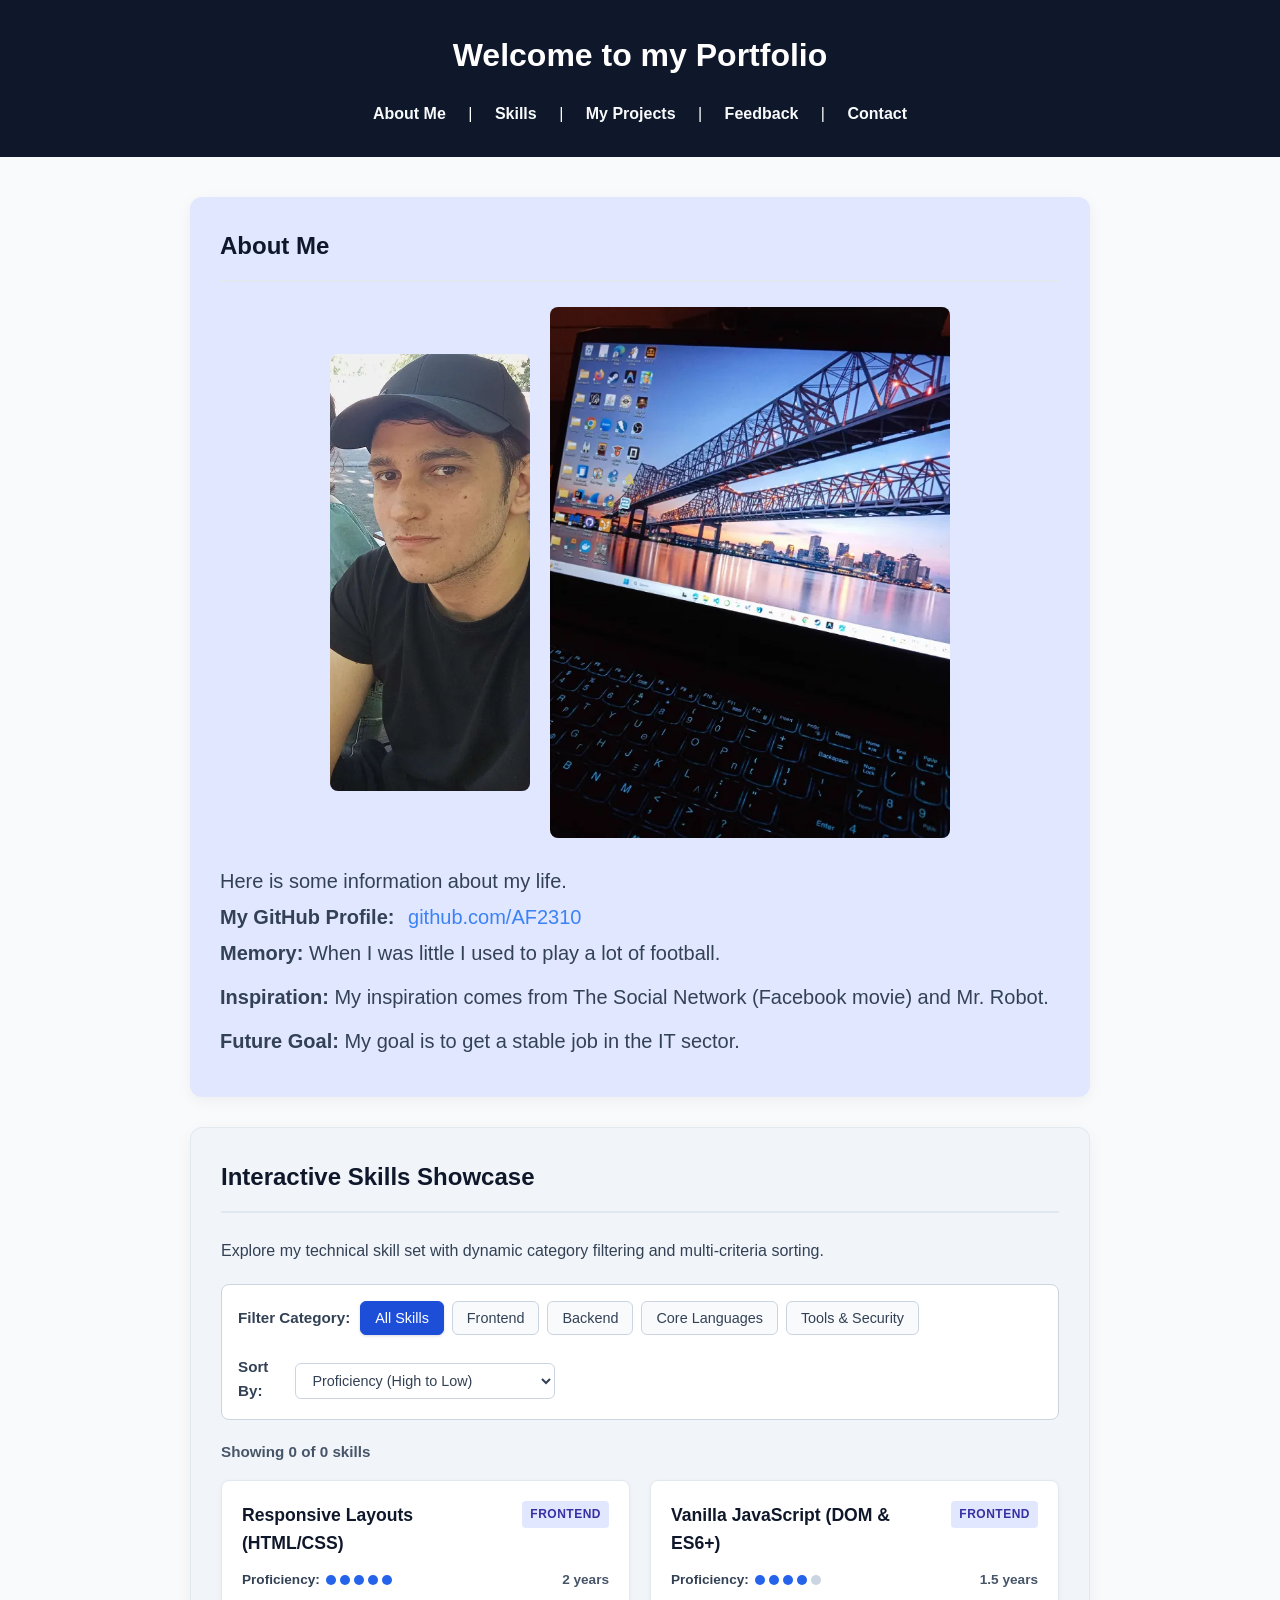
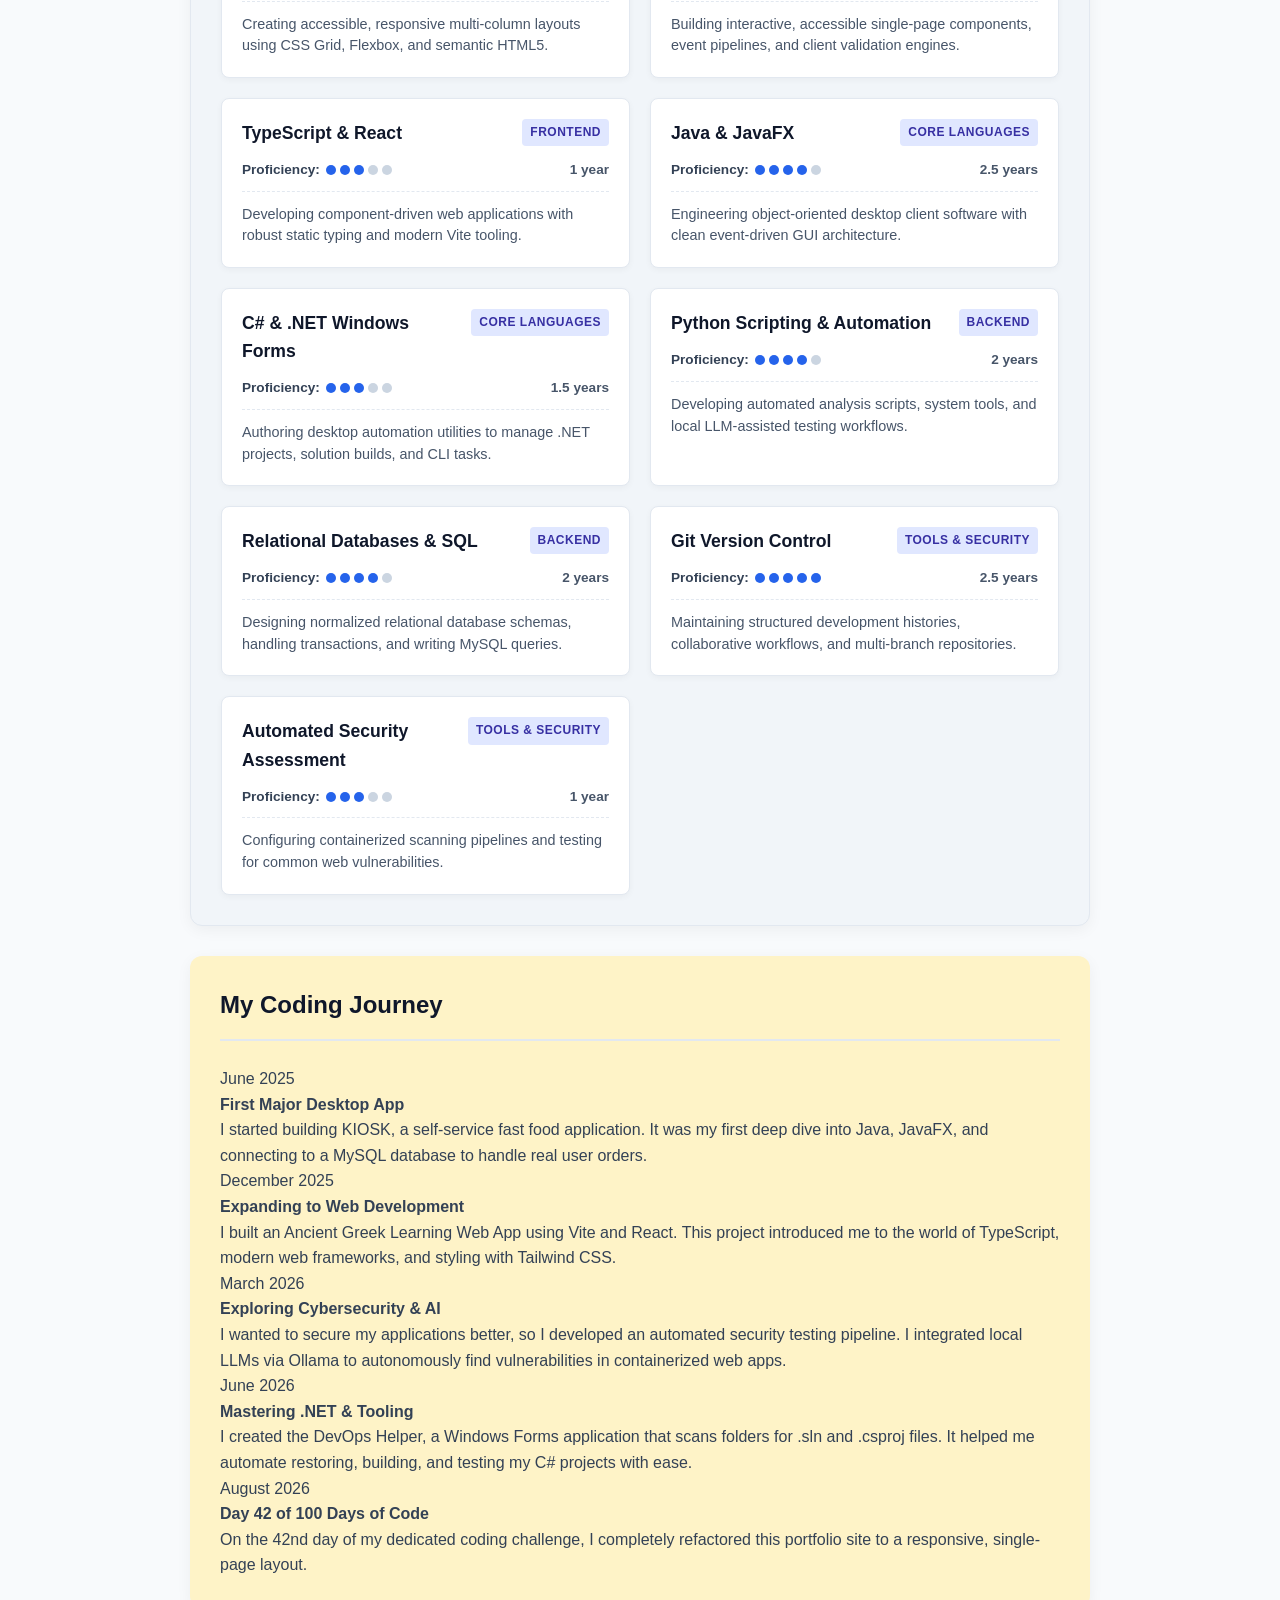
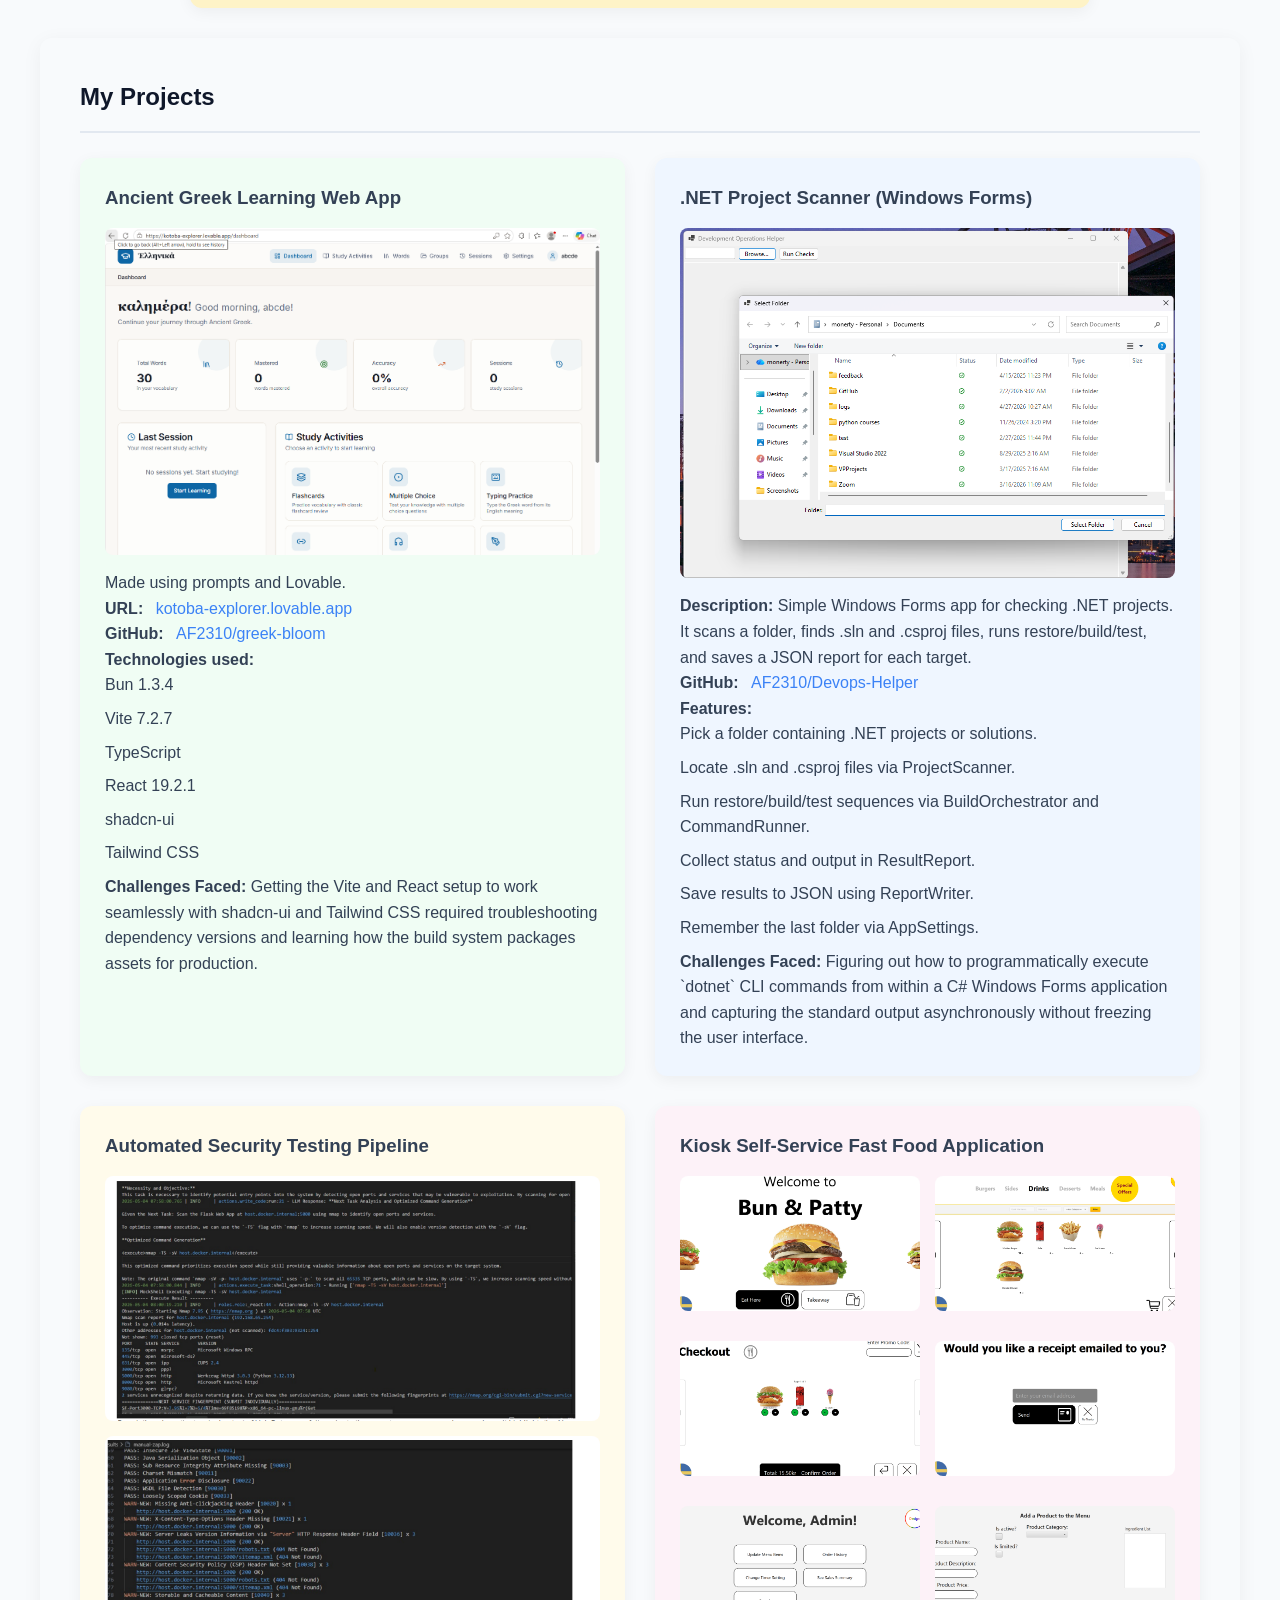
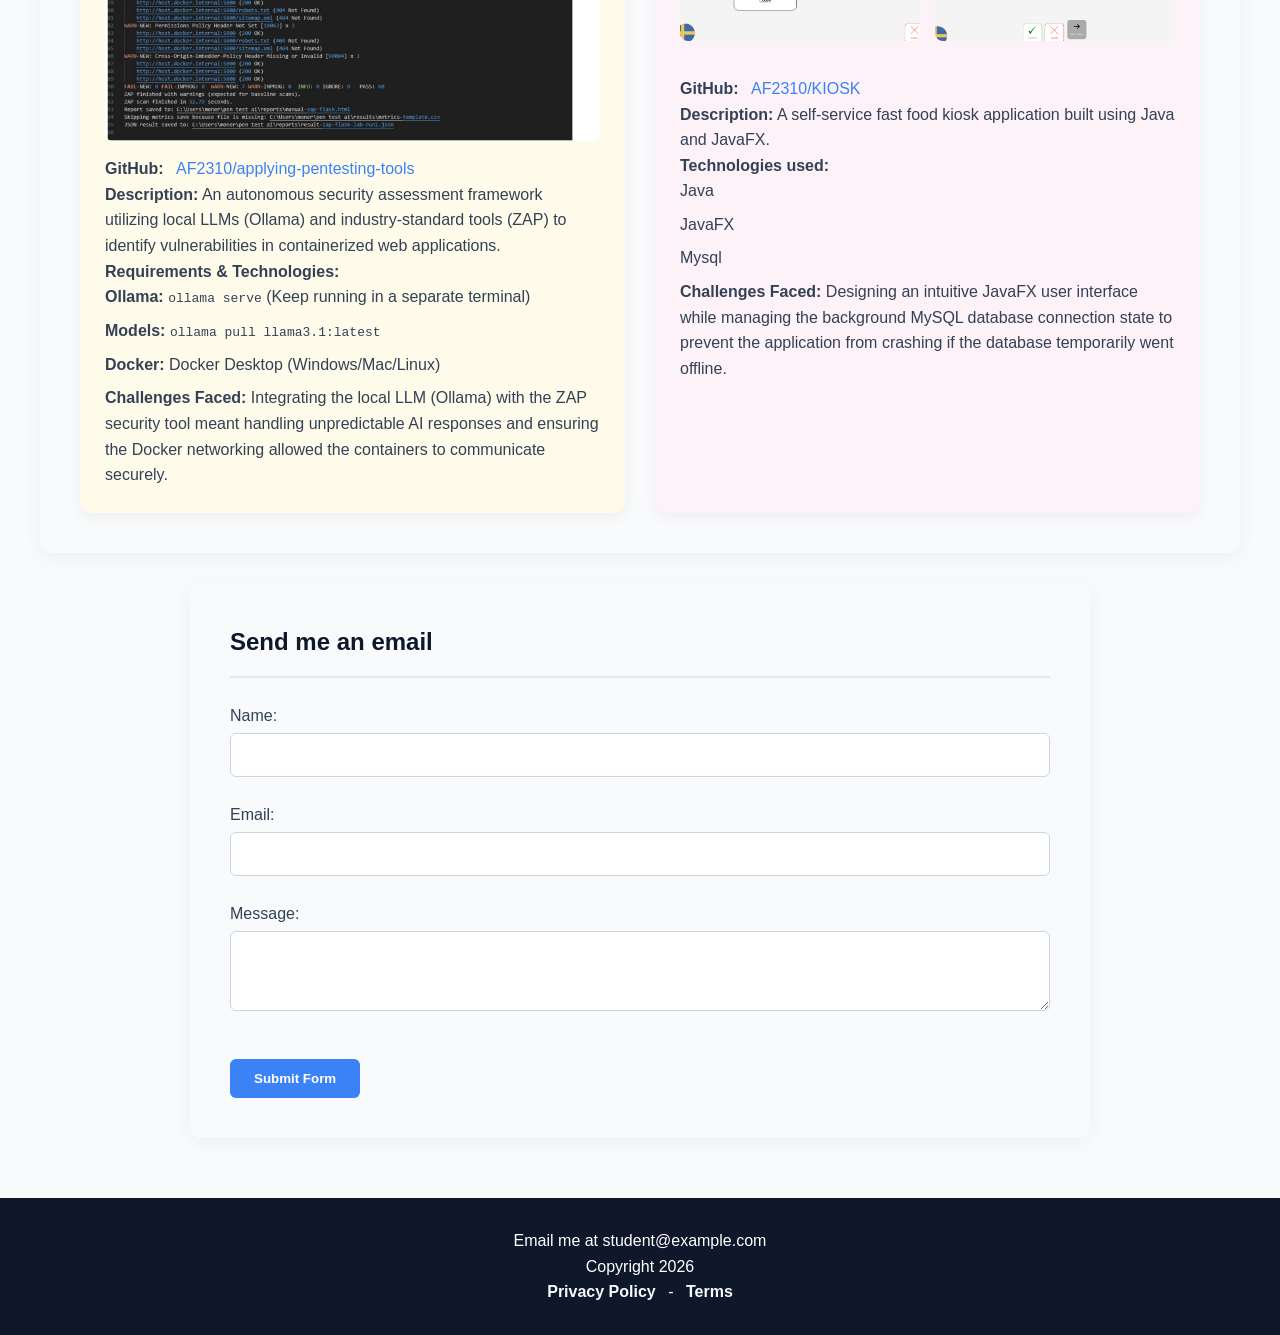
==== commit 3950c2cc: "Integrate skills rendering on DOMContentLoaded in index.html and main.js" ====
--- a/index.html
+++ b/index.html
@@ -276,6 +276,10 @@
         <p>Copyright 2026</p>
         <p><a href="#">Privacy Policy</a> - <a href="#">Terms</a></p>
     </footer>
+
+    <!-- Client-side Scripts -->
+    <script src="js/skills.js"></script>
+    <script src="js/main.js"></script>
 </body>
 
 </html>
--- a/css/style.css
+++ b/css/style.css
@@ -458,6 +458,211 @@
   /* Distinct light warm yellow/amber */
 }
 
+/* Grade 4: Interactive Skills Showcase Styling */
+.skills-showcase-card {
+  background-color: #f1f5f9;
+  border: 1px solid #e2e8f0;
+}
+
+.skills-toolbar {
+  display: flex;
+  flex-wrap: wrap;
+  gap: 20px;
+  align-items: center;
+  justify-content: space-between;
+  margin: 20px 0;
+  padding: 16px;
+  background-color: #ffffff;
+  border-radius: 8px;
+  border: 1px solid #cbd5e1;
+}
+
+.filter-controls {
+  display: flex;
+  flex-wrap: wrap;
+  align-items: center;
+  gap: 10px;
+}
+
+.toolbar-label {
+  font-weight: 600;
+  color: #334155;
+  font-size: 0.95rem;
+}
+
+.filter-buttons {
+  display: flex;
+  flex-wrap: wrap;
+  gap: 8px;
+}
+
+.filter-btn {
+  padding: 8px 14px;
+  font-size: 0.9rem;
+  font-weight: 500;
+  background-color: #f8fafc;
+  color: #334155;
+  border: 1px solid #cbd5e1;
+  border-radius: 6px;
+  cursor: pointer;
+  transition: all 0.2s ease;
+}
+
+.filter-btn:hover {
+  background-color: #e2e8f0;
+  color: #0f172a;
+}
+
+.filter-btn:focus-visible {
+  outline: 2px solid #2563eb;
+  outline-offset: 2px;
+}
+
+.filter-btn.active,
+.filter-btn[aria-pressed="true"] {
+  background-color: #1d4ed8;
+  color: #ffffff;
+  border-color: #1d4ed8;
+  box-shadow: 0 1px 3px rgba(0, 0, 0, 0.15);
+}
+
+.sort-controls {
+  display: flex;
+  align-items: center;
+  gap: 10px;
+}
+
+.sort-select {
+  padding: 8px 12px;
+  border-radius: 6px;
+  border: 1px solid #cbd5e1;
+  background-color: #ffffff;
+  color: #334155;
+  font-size: 0.9rem;
+  cursor: pointer;
+}
+
+.sort-select:focus-visible {
+  outline: 2px solid #2563eb;
+  outline-offset: 2px;
+}
+
+.skills-results-info {
+  margin-bottom: 15px;
+}
+
+#skills-counter {
+  font-size: 0.95rem;
+  font-weight: 600;
+  color: #475569;
+  margin: 0;
+}
+
+.skills-grid {
+  display: grid;
+  grid-template-columns: repeat(auto-fill, minmax(280px, 1fr));
+  gap: 20px;
+}
+
+.skill-card {
+  background-color: #ffffff;
+  border: 1px solid #e2e8f0;
+  border-radius: 8px;
+  padding: 20px;
+  display: flex;
+  flex-direction: column;
+  box-shadow: 0 2px 6px rgba(0, 0, 0, 0.04);
+  transition: transform 0.2s ease, box-shadow 0.2s ease;
+}
+
+.skill-card:hover {
+  transform: translateY(-2px);
+  box-shadow: 0 6px 14px rgba(0, 0, 0, 0.08);
+}
+
+.skill-card-header {
+  display: flex;
+  justify-content: space-between;
+  align-items: flex-start;
+  gap: 10px;
+  margin-bottom: 12px;
+}
+
+.skill-card-title {
+  font-size: 1.1rem;
+  margin: 0;
+  color: #0f172a;
+  font-weight: 700;
+}
+
+.skill-badge {
+  font-size: 0.75rem;
+  font-weight: 600;
+  text-transform: uppercase;
+  letter-spacing: 0.5px;
+  padding: 4px 8px;
+  border-radius: 4px;
+  background-color: #e0e7ff;
+  color: #3730a3;
+  white-space: nowrap;
+}
+
+.skill-meta {
+  display: flex;
+  justify-content: space-between;
+  align-items: center;
+  margin-bottom: 12px;
+  padding-bottom: 10px;
+  border-bottom: 1px dashed #e2e8f0;
+  font-size: 0.85rem;
+}
+
+.skill-proficiency {
+  display: flex;
+  align-items: center;
+  gap: 6px;
+}
+
+.proficiency-dots {
+  display: inline-flex;
+  gap: 4px;
+}
+
+.proficiency-dot {
+  width: 10px;
+  height: 10px;
+  border-radius: 50%;
+  background-color: #cbd5e1;
+}
+
+.proficiency-dot.filled {
+  background-color: #2563eb;
+}
+
+.skill-experience {
+  font-weight: 600;
+  color: #475569;
+}
+
+.skill-card-description {
+  font-size: 0.9rem;
+  color: #475569;
+  line-height: 1.5;
+  margin: 0;
+  flex-grow: 1;
+}
+
+.skills-empty-state {
+  text-align: center;
+  padding: 40px 20px;
+  background-color: #ffffff;
+  border: 1px dashed #cbd5e1;
+  border-radius: 8px;
+  grid-column: 1 / -1;
+  color: #64748b;
+  font-size: 1rem;
+}
+
 /* Footer styles at the bottom of the page */
 footer {
   text-align: center;
